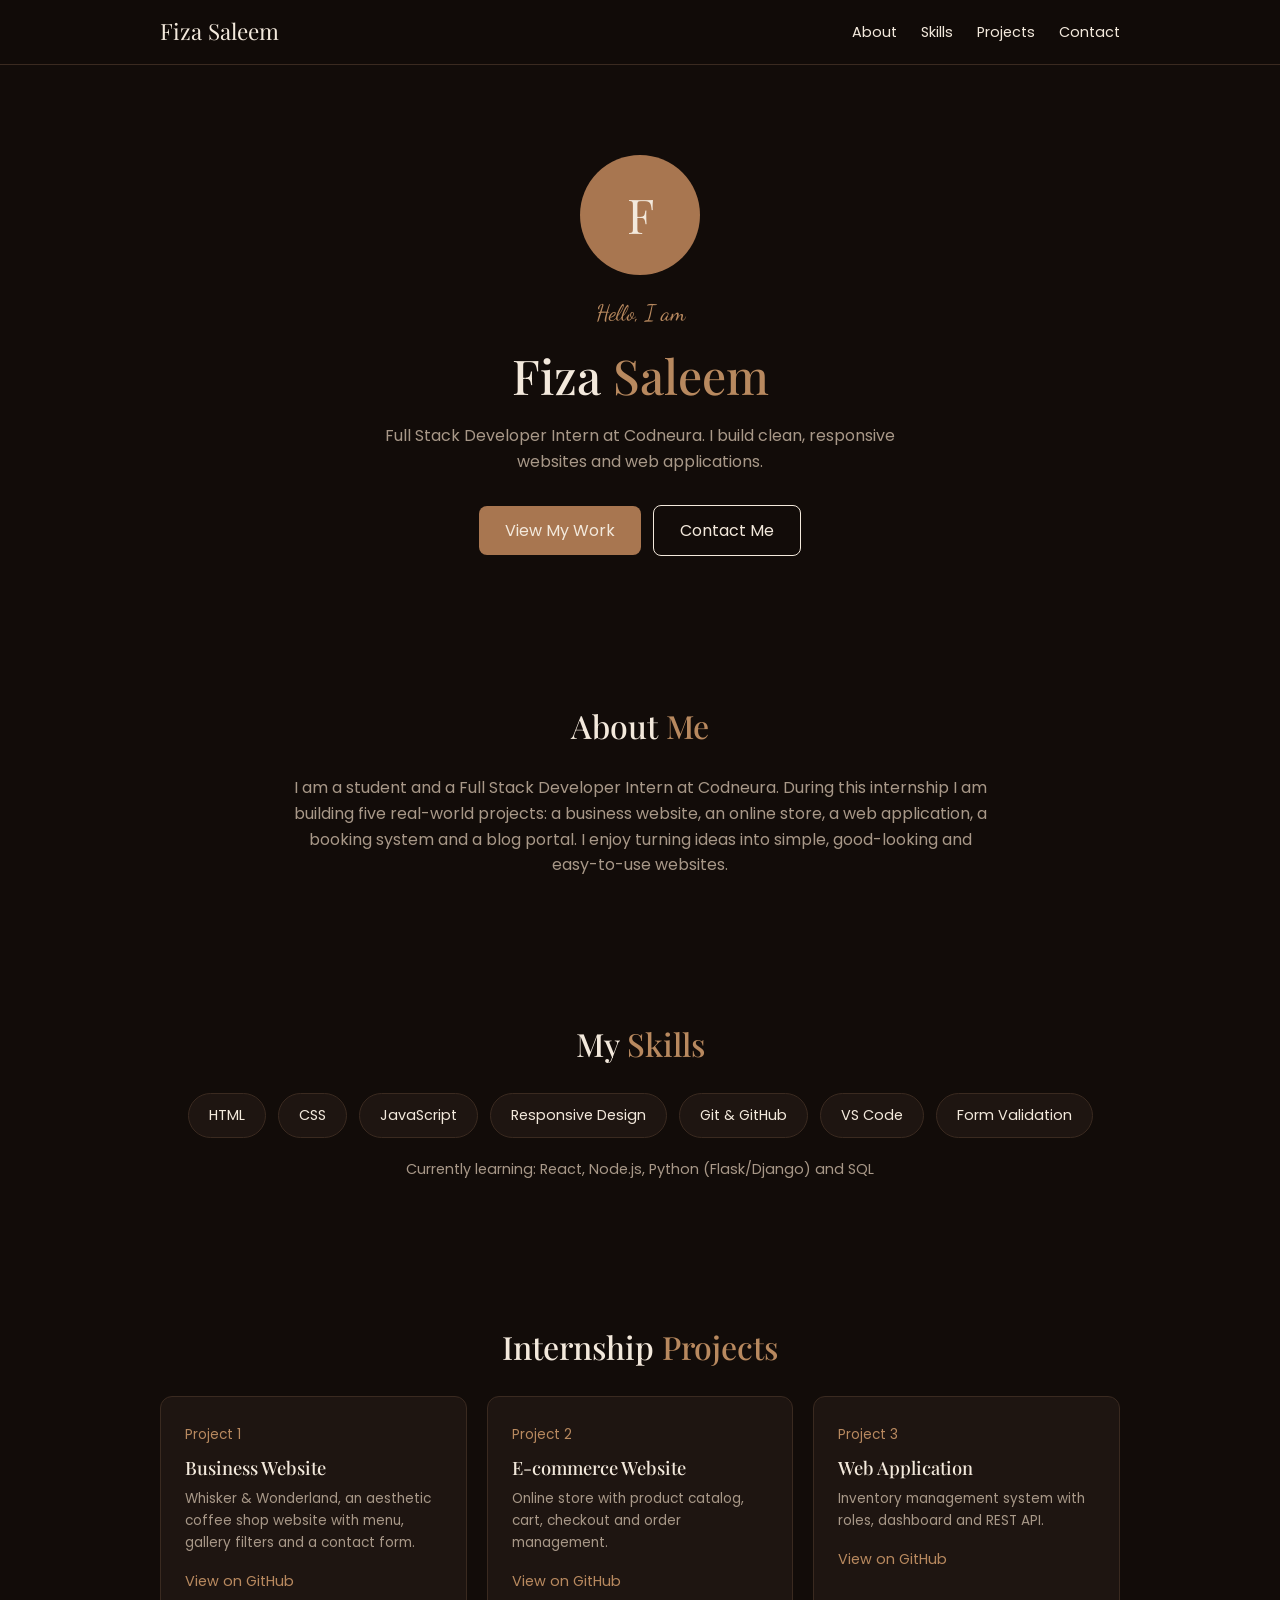
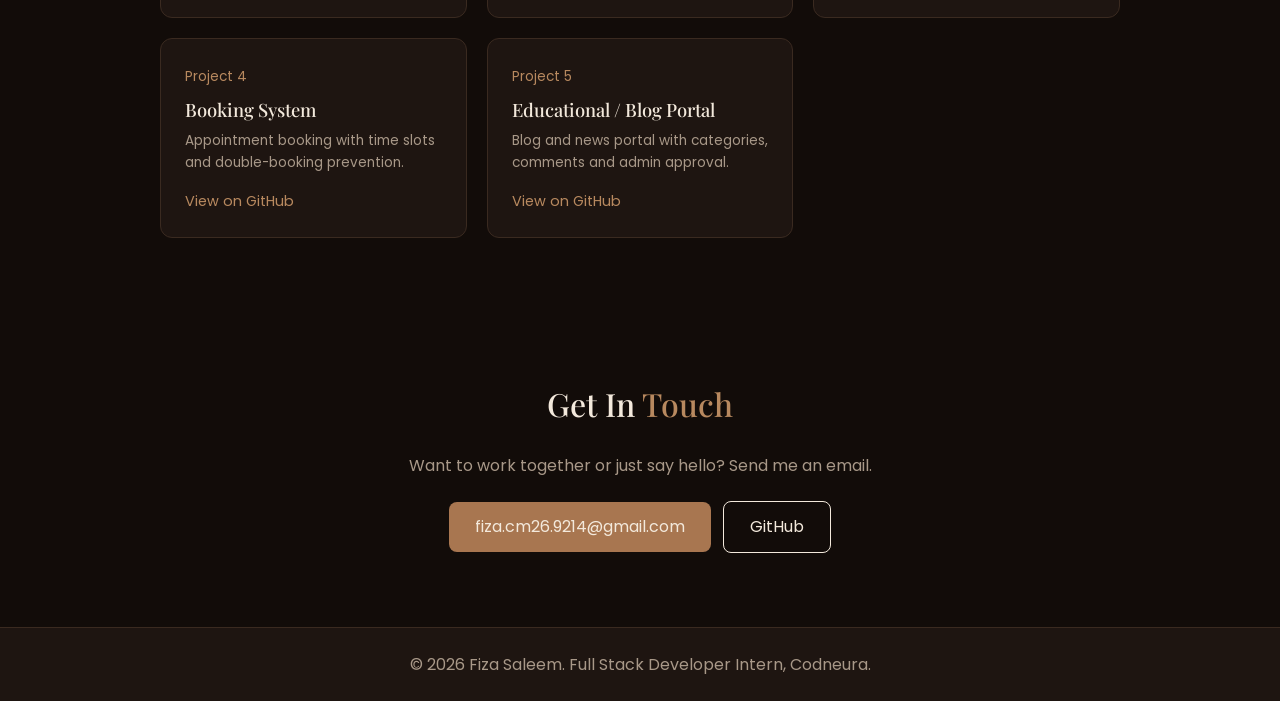
==== Personal Portfolio/index.html @ 0b3d7248 "Add personal portfolio" ====
<!DOCTYPE html>
<html lang="en">
<head>
  <meta charset="UTF-8">
  <meta name="viewport" content="width=device-width, initial-scale=1.0">
  <meta name="description" content="Portfolio of Fiza Saleem, Full Stack Developer Intern at Codneura. Skills, projects and contact details.">
  <title>Fiza Saleem | Portfolio</title>

  <link rel="preconnect" href="https://fonts.googleapis.com">
  <link rel="stylesheet" href="https://fonts.googleapis.com/css2?family=Dancing+Script:wght@500&family=Playfair+Display:wght@500;700&family=Poppins:wght@300;400;500&display=swap">

  <style>
    :root {
      --bg: #120C09;
      --card: #1E1511;
      --border: #3A2A20;
      --caramel: #A87650;
      --tan: #B8895F;
      --cream: #F3E9DC;
      --muted: #A89888;
    }
    * { margin: 0; padding: 0; box-sizing: border-box; }
    html { scroll-behavior: smooth; }
    body {
      font-family: 'Poppins', sans-serif;
      background: var(--bg);
      color: var(--cream);
      line-height: 1.6;
    }
    h1, h2, h3 { font-family: 'Playfair Display', serif; font-weight: 500; }
    a { text-decoration: none; color: inherit; }
    .muted { color: var(--muted); }
    .gold { color: var(--tan); }
    .script { font-family: 'Dancing Script', cursive; color: var(--tan); font-size: 1.4rem; }
    section { max-width: 1000px; margin: auto; padding: 70px 20px; }
    section h2 { font-size: 2rem; margin-bottom: 24px; text-align: center; }

    /* Navbar */
    header {
      position: sticky; top: 0; z-index: 10;
      background: rgba(18, 12, 9, 0.95);
      border-bottom: 1px solid var(--border);
    }
    nav {
      max-width: 1000px; margin: auto; padding: 14px 20px;
      display: flex; justify-content: space-between; align-items: center; flex-wrap: wrap;
    }
    .logo { font-family: 'Playfair Display', serif; font-size: 1.4rem; }
    nav .links a { margin-left: 20px; font-size: 0.9rem; transition: color 0.3s; }
    nav .links a:hover { color: var(--tan); }

    /* Hero */
    .hero { text-align: center; padding-top: 90px; }
    .avatar {
      width: 120px; height: 120px; margin: 0 auto 20px; border-radius: 50%;
      background: var(--caramel); display: flex; align-items: center; justify-content: center;
      font-family: 'Playfair Display', serif; font-size: 3rem;
    }
    .hero h1 { font-size: 3rem; margin: 6px 0; }
    .hero p.muted { max-width: 520px; margin: 10px auto 26px; }
    .btn {
      display: inline-block; background: var(--caramel); padding: 12px 26px;
      border-radius: 8px; margin: 4px; transition: transform 0.3s, background 0.3s;
    }
    .btn:hover { background: var(--tan); transform: translateY(-3px); }
    .btn.outline { background: transparent; border: 1px solid var(--cream); }

    /* About */
    .about-text { max-width: 700px; margin: auto; text-align: center; }

    /* Skills */
    .skills { display: flex; flex-wrap: wrap; justify-content: center; gap: 12px; }
    .skill {
      background: var(--card); border: 1px solid var(--border);
      padding: 10px 20px; border-radius: 30px; font-size: 0.9rem;
      transition: border-color 0.3s, transform 0.3s;
    }
    .skill:hover { border-color: var(--tan); transform: translateY(-3px); }
    .learning { text-align: center; margin-top: 20px; font-size: 0.9rem; }

    /* Projects */
    .projects { display: grid; grid-template-columns: repeat(3, 1fr); gap: 20px; }
    .project {
      background: var(--card); border: 1px solid var(--border);
      border-radius: 12px; padding: 24px; transition: transform 0.3s, border-color 0.3s;
    }
    .project:hover { transform: translateY(-6px); border-color: var(--tan); }
    .project .num { color: var(--tan); font-size: 0.85rem; }
    .project h3 { font-size: 1.15rem; margin: 6px 0; }
    .project p { font-size: 0.85rem; margin-bottom: 14px; }
    .project a.link { color: var(--tan); font-size: 0.9rem; }

    /* Contact */
    .contact { text-align: center; }
    .contact p { margin-bottom: 18px; }

    footer {
      text-align: center; padding: 24px; color: var(--muted);
      background: var(--card); border-top: 1px solid var(--border);
    }

    /* Animation */
    @keyframes fadeUp {
      from { opacity: 0; transform: translateY(30px); }
      to { opacity: 1; transform: translateY(0); }
    }
    .hero > * { opacity: 0; animation: fadeUp 0.9s ease forwards; }
    .hero > *:nth-child(2) { animation-delay: 0.15s; }
    .hero > *:nth-child(3) { animation-delay: 0.3s; }
    .hero > *:nth-child(4) { animation-delay: 0.45s; }
    .hero > *:nth-child(5) { animation-delay: 0.6s; }
    .hero > *:nth-child(6) { animation-delay: 0.75s; }

    @media (max-width: 800px) {
      .projects { grid-template-columns: 1fr; }
      .hero h1 { font-size: 2.2rem; }
      nav .links a { margin-left: 12px; font-size: 0.8rem; }
    }
    @media (prefers-reduced-motion: reduce) {
      .hero > * { opacity: 1; animation: none; }
    }
  </style>
</head>
<body>

  <header>
    <nav>
      <a href="#home" class="logo">Fiza Saleem</a>
      <div class="links">
        <a href="#about">About</a>
        <a href="#skills">Skills</a>
        <a href="#projects">Projects</a>
        <a href="#contact">Contact</a>
      </div>
    </nav>
  </header>

  <main>

    <section id="home" class="hero">
      <div class="avatar">F</div>
      <p class="script">Hello, I am</p>
      <h1>Fiza <span class="gold">Saleem</span></h1>
      <p class="muted">Full Stack Developer Intern at Codneura. I build clean, responsive websites and web applications.</p>
      <div>
        <a href="#projects" class="btn">View My Work</a>
        <a href="#contact" class="btn outline">Contact Me</a>
      </div>
    </section>

    <section id="about">
      <h2>About <span class="gold">Me</span></h2>
      <div class="about-text">
        <p class="muted">I am a student and a Full Stack Developer Intern at Codneura. During this internship I am building five real-world projects: a business website, an online store, a web application, a booking system and a blog portal. I enjoy turning ideas into simple, good-looking and easy-to-use websites.</p>
      </div>
    </section>

    <section id="skills">
      <h2>My <span class="gold">Skills</span></h2>
      <div class="skills">
        <span class="skill">HTML</span>
        <span class="skill">CSS</span>
        <span class="skill">JavaScript</span>
        <span class="skill">Responsive Design</span>
        <span class="skill">Git &amp; GitHub</span>
        <span class="skill">VS Code</span>
        <span class="skill">Form Validation</span>
      </div>
      <p class="learning muted">Currently learning: React, Node.js, Python (Flask/Django) and SQL</p>
    </section>

    <section id="projects">
      <h2>Internship <span class="gold">Projects</span></h2>
      <div class="projects">

        <div class="project">
          <span class="num">Project 1</span>
          <h3>Business Website</h3>
          <p class="muted">Whisker &amp; Wonderland, an aesthetic coffee shop website with menu, gallery filters and a contact form.</p>
          <a class="link" href="https://github.com/Fiza-insights/Business-Website" target="_blank" rel="noopener">View on GitHub</a>
        </div>

        <div class="project">
          <span class="num">Project 2</span>
          <h3>E-commerce Website</h3>
          <p class="muted">Online store with product catalog, cart, checkout and order management.</p>
          <a class="link" href="https://github.com/Fiza-insights/E-commerce" target="_blank" rel="noopener">View on GitHub</a>
        </div>

        <div class="project">
          <span class="num">Project 3</span>
          <h3>Web Application</h3>
          <p class="muted">Inventory management system with roles, dashboard and REST API.</p>
          <a class="link" href="https://github.com/Fiza-insights/Web-App-CRM-Inventory-" target="_blank" rel="noopener">View on GitHub</a>
        </div>

        <div class="project">
          <span class="num">Project 4</span>
          <h3>Booking System</h3>
          <p class="muted">Appointment booking with time slots and double-booking prevention.</p>
          <a class="link" href="https://github.com/Fiza-insights/Booking-System" target="_blank" rel="noopener">View on GitHub</a>
        </div>

        <div class="project">
          <span class="num">Project 5</span>
          <h3>Educational / Blog Portal</h3>
          <p class="muted">Blog and news portal with categories, comments and admin approval.</p>
          <a class="link" href="https://github.com/Fiza-insights/Educational-Blog-Portal" target="_blank" rel="noopener">View on GitHub</a>
        </div>

      </div>
    </section>

    <section id="contact" class="contact">
      <h2>Get In <span class="gold">Touch</span></h2>
      <p class="muted">Want to work together or just say hello? Send me an email.</p>
      <a href="mailto:fiza.cm26.9214@gmail.com" class="btn">fiza.cm26.9214@gmail.com</a>
      <a href="https://github.com/Fiza-insights" target="_blank" rel="noopener" class="btn outline">GitHub</a>
    </section>

  </main>

  <footer>
    <p>&copy; 2026 Fiza Saleem. Full Stack Developer Intern, Codneura.</p>
  </footer>

</body>
</html>
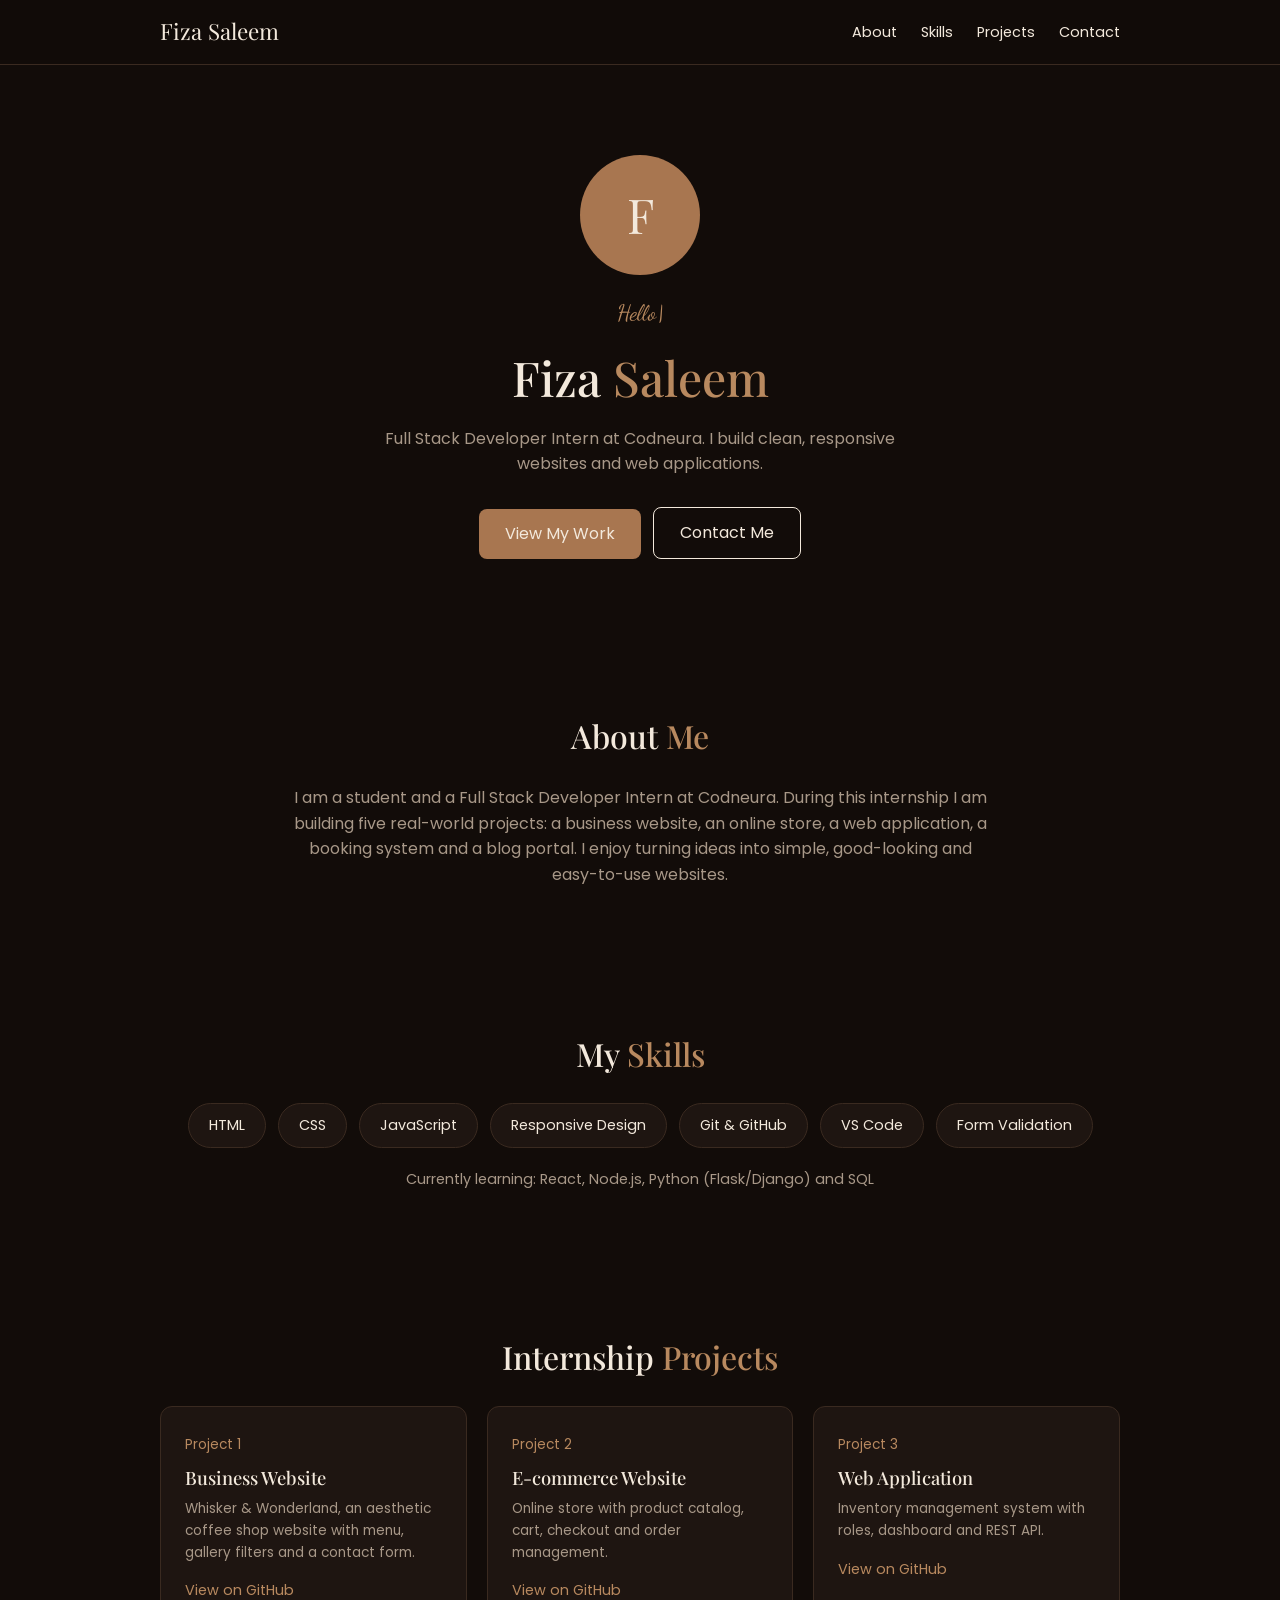
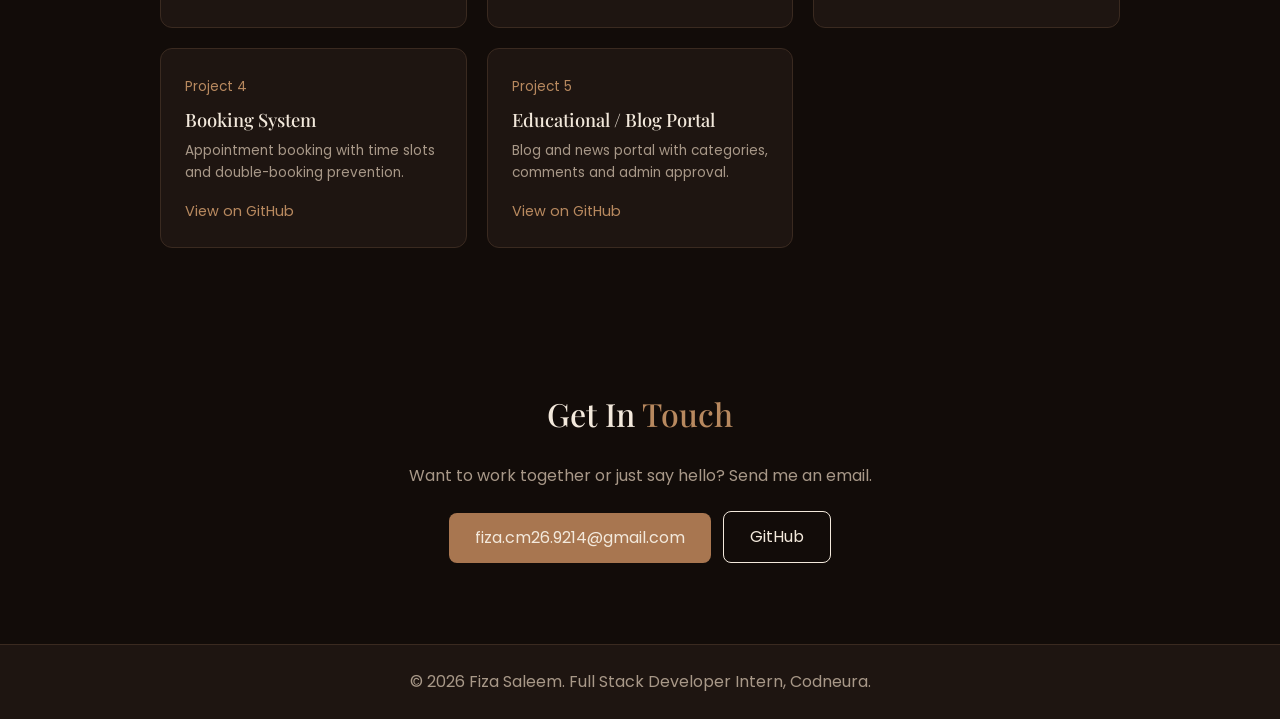
==== commit a46f3afd: "Add personal portfolio" ====
--- a/Personal Portfolio/index.html
+++ b/Personal Portfolio/index.html
@@ -8,118 +8,7 @@
 
   <link rel="preconnect" href="https://fonts.googleapis.com">
   <link rel="stylesheet" href="https://fonts.googleapis.com/css2?family=Dancing+Script:wght@500&family=Playfair+Display:wght@500;700&family=Poppins:wght@300;400;500&display=swap">
-
-  <style>
-    :root {
-      --bg: #120C09;
-      --card: #1E1511;
-      --border: #3A2A20;
-      --caramel: #A87650;
-      --tan: #B8895F;
-      --cream: #F3E9DC;
-      --muted: #A89888;
-    }
-    * { margin: 0; padding: 0; box-sizing: border-box; }
-    html { scroll-behavior: smooth; }
-    body {
-      font-family: 'Poppins', sans-serif;
-      background: var(--bg);
-      color: var(--cream);
-      line-height: 1.6;
-    }
-    h1, h2, h3 { font-family: 'Playfair Display', serif; font-weight: 500; }
-    a { text-decoration: none; color: inherit; }
-    .muted { color: var(--muted); }
-    .gold { color: var(--tan); }
-    .script { font-family: 'Dancing Script', cursive; color: var(--tan); font-size: 1.4rem; }
-    section { max-width: 1000px; margin: auto; padding: 70px 20px; }
-    section h2 { font-size: 2rem; margin-bottom: 24px; text-align: center; }
-
-    /* Navbar */
-    header {
-      position: sticky; top: 0; z-index: 10;
-      background: rgba(18, 12, 9, 0.95);
-      border-bottom: 1px solid var(--border);
-    }
-    nav {
-      max-width: 1000px; margin: auto; padding: 14px 20px;
-      display: flex; justify-content: space-between; align-items: center; flex-wrap: wrap;
-    }
-    .logo { font-family: 'Playfair Display', serif; font-size: 1.4rem; }
-    nav .links a { margin-left: 20px; font-size: 0.9rem; transition: color 0.3s; }
-    nav .links a:hover { color: var(--tan); }
-
-    /* Hero */
-    .hero { text-align: center; padding-top: 90px; }
-    .avatar {
-      width: 120px; height: 120px; margin: 0 auto 20px; border-radius: 50%;
-      background: var(--caramel); display: flex; align-items: center; justify-content: center;
-      font-family: 'Playfair Display', serif; font-size: 3rem;
-    }
-    .hero h1 { font-size: 3rem; margin: 6px 0; }
-    .hero p.muted { max-width: 520px; margin: 10px auto 26px; }
-    .btn {
-      display: inline-block; background: var(--caramel); padding: 12px 26px;
-      border-radius: 8px; margin: 4px; transition: transform 0.3s, background 0.3s;
-    }
-    .btn:hover { background: var(--tan); transform: translateY(-3px); }
-    .btn.outline { background: transparent; border: 1px solid var(--cream); }
-
-    /* About */
-    .about-text { max-width: 700px; margin: auto; text-align: center; }
-
-    /* Skills */
-    .skills { display: flex; flex-wrap: wrap; justify-content: center; gap: 12px; }
-    .skill {
-      background: var(--card); border: 1px solid var(--border);
-      padding: 10px 20px; border-radius: 30px; font-size: 0.9rem;
-      transition: border-color 0.3s, transform 0.3s;
-    }
-    .skill:hover { border-color: var(--tan); transform: translateY(-3px); }
-    .learning { text-align: center; margin-top: 20px; font-size: 0.9rem; }
-
-    /* Projects */
-    .projects { display: grid; grid-template-columns: repeat(3, 1fr); gap: 20px; }
-    .project {
-      background: var(--card); border: 1px solid var(--border);
-      border-radius: 12px; padding: 24px; transition: transform 0.3s, border-color 0.3s;
-    }
-    .project:hover { transform: translateY(-6px); border-color: var(--tan); }
-    .project .num { color: var(--tan); font-size: 0.85rem; }
-    .project h3 { font-size: 1.15rem; margin: 6px 0; }
-    .project p { font-size: 0.85rem; margin-bottom: 14px; }
-    .project a.link { color: var(--tan); font-size: 0.9rem; }
-
-    /* Contact */
-    .contact { text-align: center; }
-    .contact p { margin-bottom: 18px; }
-
-    footer {
-      text-align: center; padding: 24px; color: var(--muted);
-      background: var(--card); border-top: 1px solid var(--border);
-    }
-
-    /* Animation */
-    @keyframes fadeUp {
-      from { opacity: 0; transform: translateY(30px); }
-      to { opacity: 1; transform: translateY(0); }
-    }
-    .hero > * { opacity: 0; animation: fadeUp 0.9s ease forwards; }
-    .hero > *:nth-child(2) { animation-delay: 0.15s; }
-    .hero > *:nth-child(3) { animation-delay: 0.3s; }
-    .hero > *:nth-child(4) { animation-delay: 0.45s; }
-    .hero > *:nth-child(5) { animation-delay: 0.6s; }
-    .hero > *:nth-child(6) { animation-delay: 0.75s; }
-
-    @media (max-width: 800px) {
-      .projects { grid-template-columns: 1fr; }
-      .hero h1 { font-size: 2.2rem; }
-      nav .links a { margin-left: 12px; font-size: 0.8rem; }
-    }
-    @media (prefers-reduced-motion: reduce) {
-      .hero > * { opacity: 1; animation: none; }
-    }
-  </style>
+  <link rel="stylesheet" href="style.css">
 </head>
 <body>
 
@@ -141,7 +30,7 @@
       <div class="avatar">F</div>
       <p class="script">Hello, I am</p>
       <h1>Fiza <span class="gold">Saleem</span></h1>
-      <p class="muted">Full Stack Developer Intern at Codneura. I build clean, responsive websites and web applications.</p>
+      <p class="muted intro">Full Stack Developer Intern at Codneura. I build clean, responsive websites and web applications.</p>
       <div>
         <a href="#projects" class="btn">View My Work</a>
         <a href="#contact" class="btn outline">Contact Me</a>
@@ -224,5 +113,6 @@
     <p>&copy; 2026 Fiza Saleem. Full Stack Developer Intern, Codneura.</p>
   </footer>
 
+  <script src="script.js"></script>
 </body>
 </html>
--- a/Personal Portfolio/style.css
+++ b/Personal Portfolio/style.css
@@ -0,0 +1,247 @@
+:root {
+  --bg: #120C09;
+  --card: #1E1511;
+  --border: #3A2A20;
+  --caramel: #A87650;
+  --tan: #B8895F;
+  --cream: #F3E9DC;
+  --muted: #A89888;
+}
+
+* { margin: 0; padding: 0; box-sizing: border-box; }
+html { scroll-behavior: smooth; }
+
+body {
+  font-family: 'Poppins', sans-serif;
+  background: var(--bg);
+  color: var(--cream);
+  line-height: 1.6;
+}
+
+h1, h2, h3 { font-family: 'Playfair Display', serif; font-weight: 500; }
+a { text-decoration: none; color: inherit; }
+.muted { color: var(--muted); }
+.gold { color: var(--tan); }
+.script { font-family: 'Dancing Script', cursive; color: var(--tan); font-size: 1.4rem; min-height: 1.7em; }
+
+section { max-width: 1000px; margin: auto; padding: 70px 20px; scroll-margin-top: 60px; }
+section h2 { font-size: 2rem; margin-bottom: 24px; text-align: center; }
+
+/* Navbar */
+header {
+  position: sticky;
+  top: 0;
+  z-index: 100;
+  background: rgba(18, 12, 9, 0.95);
+  border-bottom: 1px solid var(--border);
+  transition: box-shadow 0.3s ease;
+}
+header.scrolled { box-shadow: 0 6px 24px rgba(0, 0, 0, 0.5); }
+
+nav {
+  max-width: 1000px;
+  margin: auto;
+  padding: 14px 20px;
+  display: flex;
+  justify-content: space-between;
+  align-items: center;
+  flex-wrap: wrap;
+  transition: padding 0.3s ease;
+}
+header.scrolled nav { padding-top: 8px; padding-bottom: 8px; }
+
+.logo { font-family: 'Playfair Display', serif; font-size: 1.4rem; }
+
+nav .links a {
+  position: relative;
+  margin-left: 20px;
+  font-size: 0.9rem;
+  transition: color 0.3s;
+}
+nav .links a:hover,
+nav .links a.active { color: var(--tan); }
+nav .links a::after {
+  content: "";
+  position: absolute;
+  left: 0;
+  bottom: -4px;
+  width: 0;
+  height: 2px;
+  background: var(--tan);
+  transition: width 0.3s ease;
+}
+nav .links a:hover::after,
+nav .links a.active::after { width: 100%; }
+
+/* Scroll progress */
+.scroll-progress {
+  position: fixed;
+  top: 0;
+  left: 0;
+  height: 3px;
+  width: 0;
+  background: linear-gradient(90deg, var(--caramel), var(--tan));
+  z-index: 200;
+}
+
+/* Hero */
+.hero { position: relative; overflow: hidden; text-align: center; padding-top: 90px; }
+.hero > * { position: relative; z-index: 2; }
+
+.avatar {
+  width: 120px;
+  height: 120px;
+  margin: 0 auto 20px;
+  border-radius: 50%;
+  background: var(--caramel);
+  display: flex;
+  align-items: center;
+  justify-content: center;
+  font-family: 'Playfair Display', serif;
+  font-size: 3rem;
+  box-shadow: 0 0 0 0 rgba(168, 118, 80, 0.5);
+}
+
+@keyframes pulse {
+  0%   { box-shadow: 0 0 0 0 rgba(168, 118, 80, 0.5); }
+  70%  { box-shadow: 0 0 0 22px rgba(168, 118, 80, 0); }
+  100% { box-shadow: 0 0 0 0 rgba(168, 118, 80, 0); }
+}
+
+.hero h1 { font-size: 3rem; margin: 6px 0; }
+.hero .intro { max-width: 520px; margin: 10px auto 26px; }
+
+@keyframes fadeUp {
+  from { opacity: 0; transform: translateY(30px); }
+  to   { opacity: 1; transform: translateY(0); }
+}
+
+.hero > * { opacity: 0; animation: fadeUp 0.9s ease forwards; }
+.hero > *:nth-child(2) { animation-delay: 0.15s; }
+.hero > *:nth-child(3) { animation-delay: 0.3s; }
+.hero > *:nth-child(4) { animation-delay: 0.45s; }
+.hero > *:nth-child(5) { animation-delay: 0.6s; }
+.hero > *:nth-child(6) { animation-delay: 0.75s; }
+
+.hero > .avatar { animation: fadeUp 0.9s ease forwards, pulse 2.5s 1s infinite; }
+
+.particle {
+  position: absolute !important;
+  bottom: -20px;
+  border-radius: 50%;
+  background: rgba(184, 137, 95, 0.55);
+  filter: blur(1px);
+  pointer-events: none;
+  z-index: 1 !important;
+  opacity: 1;
+  animation: floatUp linear infinite !important;
+}
+
+@keyframes floatUp {
+  0%   { transform: translateY(0) translateX(0); opacity: 0; }
+  10%  { opacity: 1; }
+  90%  { opacity: 0.6; }
+  100% { transform: translateY(-95vh) translateX(40px); opacity: 0; }
+}
+
+.typing::after {
+  content: "|";
+  margin-left: 2px;
+  animation: blink 0.8s steps(1) infinite;
+}
+@keyframes blink { 50% { opacity: 0; } }
+
+/* Buttons */
+.btn {
+  position: relative;
+  overflow: hidden;
+  display: inline-block;
+  background: var(--caramel);
+  padding: 12px 26px;
+  border-radius: 8px;
+  margin: 4px;
+  transition: transform 0.3s ease, background 0.3s ease;
+}
+.btn:hover { background: var(--tan); transform: translateY(-3px); }
+.btn.outline { background: transparent; border: 1px solid var(--cream); }
+.btn::after {
+  content: "";
+  position: absolute;
+  top: 0;
+  left: -75%;
+  width: 50%;
+  height: 100%;
+  background: rgba(255, 255, 255, 0.25);
+  transform: skewX(-25deg);
+  transition: left 0.6s ease;
+}
+.btn:hover::after { left: 125%; }
+
+/* About */
+.about-text { max-width: 700px; margin: auto; text-align: center; }
+
+/* Skills */
+.skills { display: flex; flex-wrap: wrap; justify-content: center; gap: 12px; }
+.skill {
+  background: var(--card);
+  border: 1px solid var(--border);
+  padding: 10px 20px;
+  border-radius: 30px;
+  font-size: 0.9rem;
+  transition: border-color 0.3s, transform 0.3s, box-shadow 0.3s;
+}
+.skill:hover {
+  border-color: var(--tan);
+  transform: translateY(-4px);
+  box-shadow: 0 8px 20px rgba(168, 118, 80, 0.25);
+}
+.learning { text-align: center; margin-top: 20px; font-size: 0.9rem; }
+
+/* Projects */
+.projects { display: grid; grid-template-columns: repeat(3, 1fr); gap: 20px; }
+.project {
+  background: var(--card);
+  border: 1px solid var(--border);
+  border-radius: 12px;
+  padding: 24px;
+  transition: transform 0.3s ease, border-color 0.3s ease, box-shadow 0.3s ease;
+}
+.project:hover {
+  border-color: var(--tan);
+  box-shadow: 0 12px 30px rgba(168, 118, 80, 0.25);
+}
+.project .num { color: var(--tan); font-size: 0.85rem; }
+.project h3 { font-size: 1.15rem; margin: 6px 0; }
+.project p { font-size: 0.85rem; margin-bottom: 14px; }
+.project .link { color: var(--tan); font-size: 0.9rem; }
+
+/* Contact */
+.contact { text-align: center; }
+.contact p { margin-bottom: 18px; }
+
+footer {
+  text-align: center;
+  padding: 24px;
+  color: var(--muted);
+  background: var(--card);
+  border-top: 1px solid var(--border);
+}
+
+/* Scroll reveal */
+.reveal {
+  opacity: 0;
+  transform: translateY(40px);
+  transition: opacity 0.8s ease, transform 0.8s ease;
+}
+.reveal.show { opacity: 1; transform: translateY(0); }
+
+@media (max-width: 800px) {
+  .projects { grid-template-columns: 1fr; }
+  .hero h1 { font-size: 2.2rem; }
+  nav .links a { margin-left: 12px; font-size: 0.8rem; }
+}
+
+@media (prefers-reduced-motion: reduce) {
+  *, *::before, *::after { animation: none !important; transition: none !important; }
+  .hero > *, .reveal { opacity: 1; transform: none; }
+}
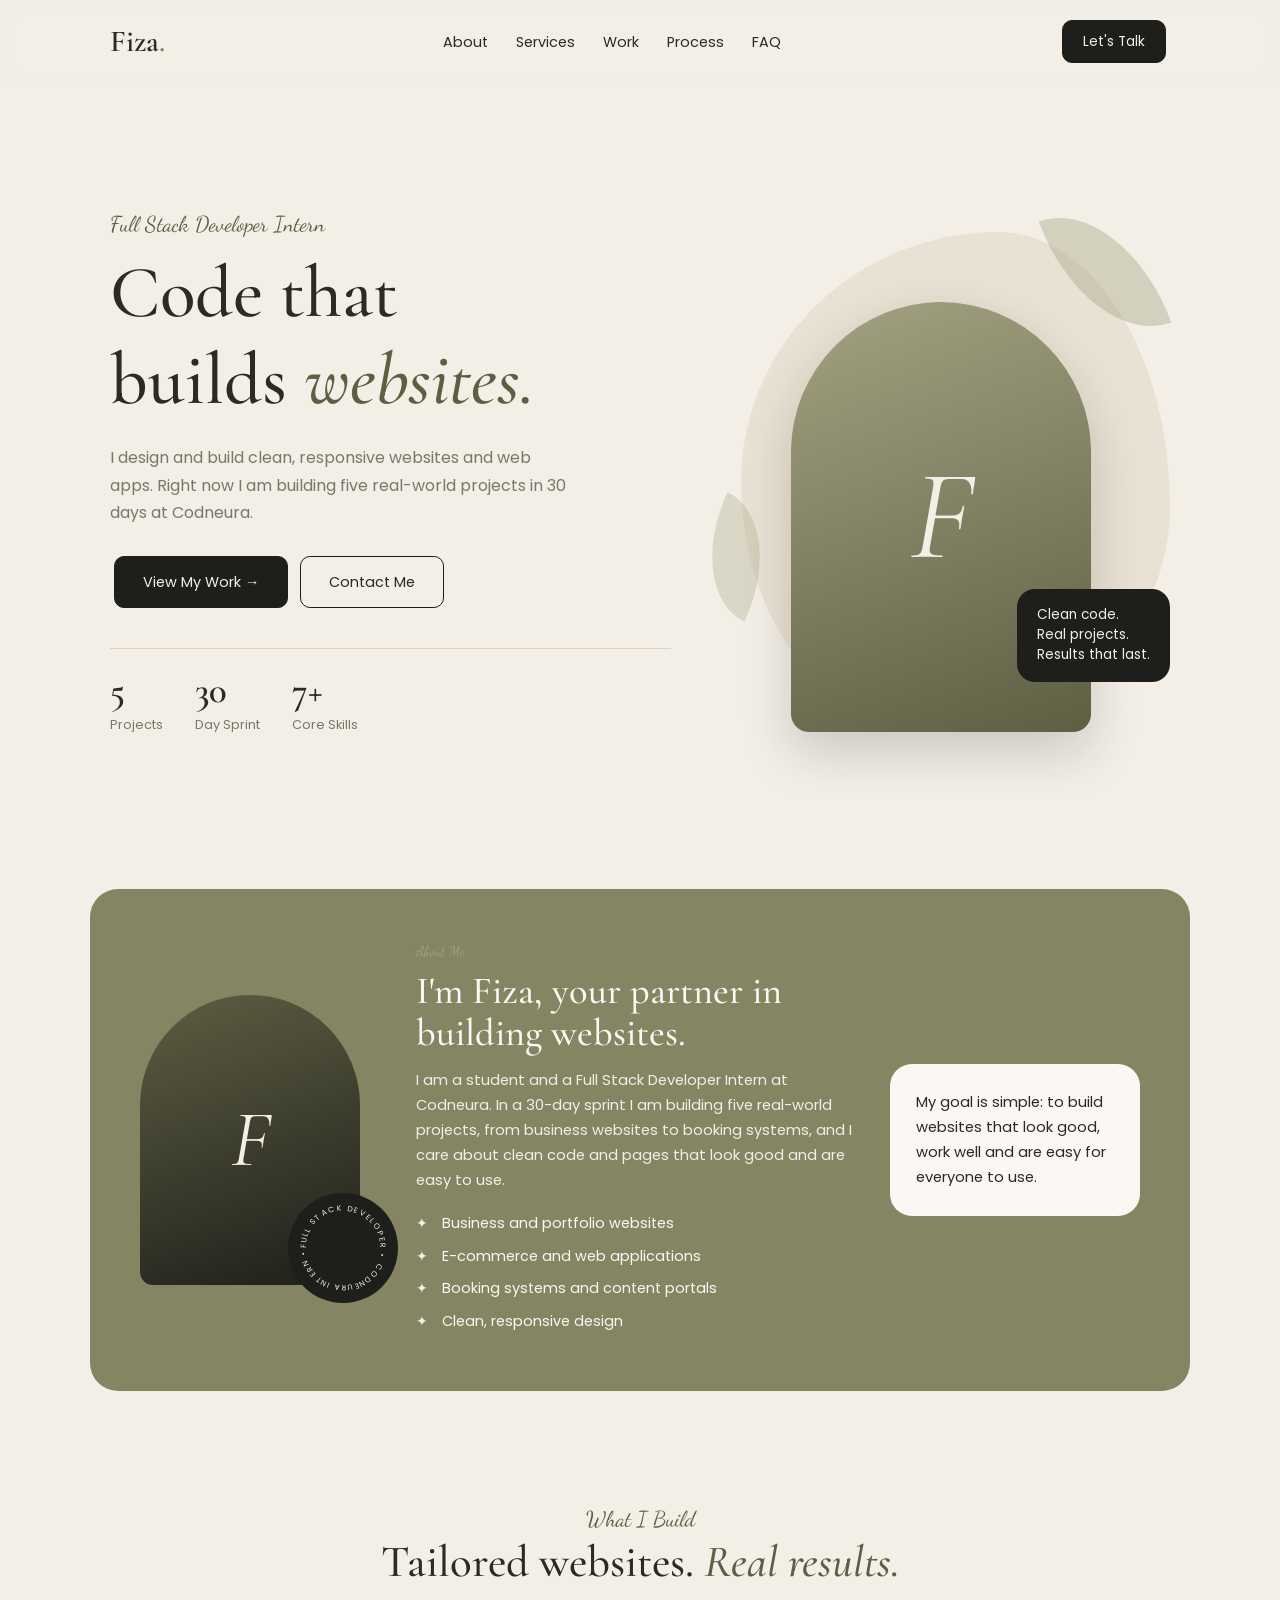
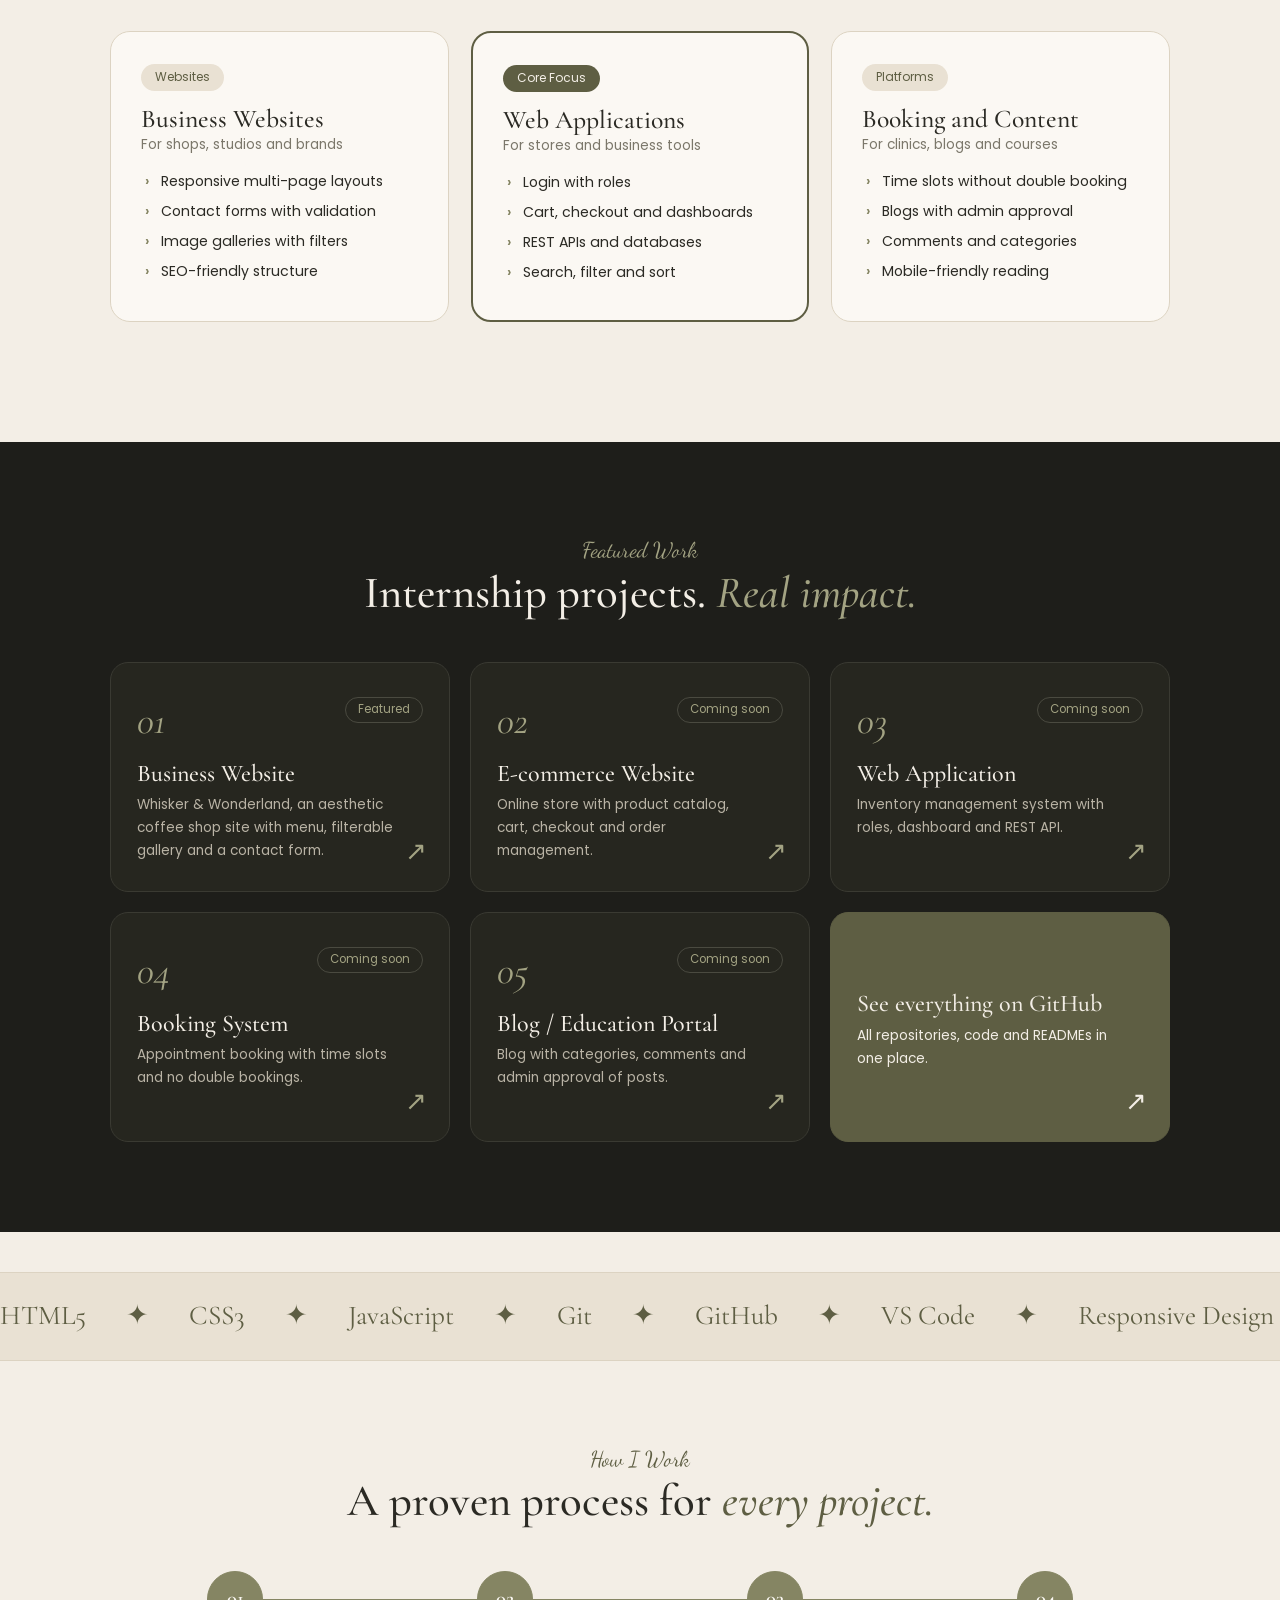
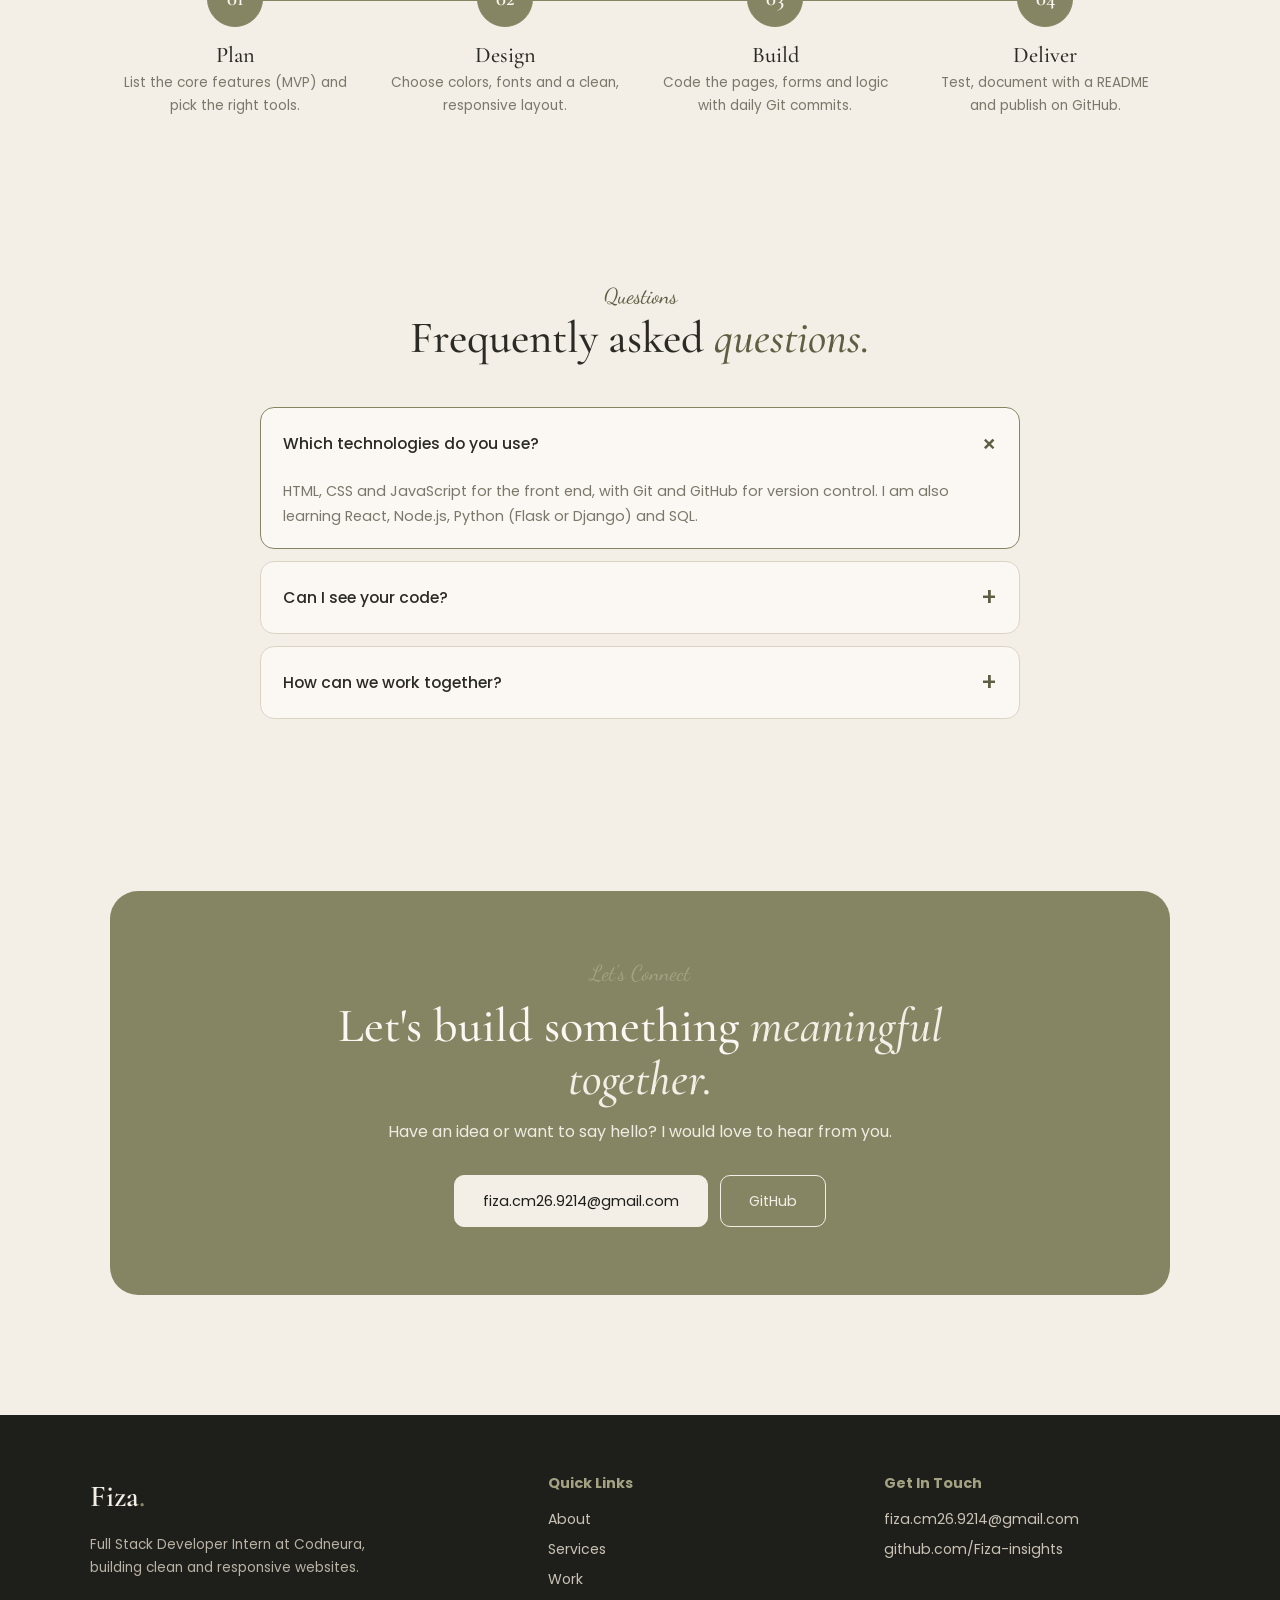
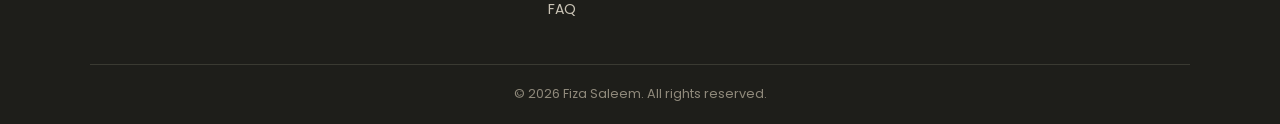
==== commit 643d116c: "Add personal portfolio with advanced animations" ====
--- a/Personal Portfolio/index.html
+++ b/Personal Portfolio/index.html
@@ -3,114 +3,305 @@
 <head>
   <meta charset="UTF-8">
   <meta name="viewport" content="width=device-width, initial-scale=1.0">
-  <meta name="description" content="Portfolio of Fiza Saleem, Full Stack Developer Intern at Codneura. Skills, projects and contact details.">
-  <title>Fiza Saleem | Portfolio</title>
+  <meta name="description" content="Portfolio of Fiza Saleem, Full Stack Developer Intern at Codneura. Websites, web apps, skills and contact details.">
+  <title>Fiza Saleem | Full Stack Developer Portfolio</title>
 
   <link rel="preconnect" href="https://fonts.googleapis.com">
-  <link rel="stylesheet" href="https://fonts.googleapis.com/css2?family=Dancing+Script:wght@500&family=Playfair+Display:wght@500;700&family=Poppins:wght@300;400;500&display=swap">
+  <link rel="stylesheet" href="https://fonts.googleapis.com/css2?family=Cormorant+Garamond:ital,wght@0,500;0,600;1,500;1,600&family=Dancing+Script:wght@500&family=Poppins:wght@300;400;500&display=swap">
   <link rel="stylesheet" href="style.css">
 </head>
 <body>
 
-  <header>
-    <nav>
-      <a href="#home" class="logo">Fiza Saleem</a>
-      <div class="links">
+  <div class="scroll-progress"></div>
+  <div class="cursor-glow"></div>
+
+  <header class="site-header">
+    <nav class="navbar">
+      <a href="#home" class="logo">Fiza<span>.</span></a>
+      <div class="nav-links">
         <a href="#about">About</a>
-        <a href="#skills">Skills</a>
-        <a href="#projects">Projects</a>
-        <a href="#contact">Contact</a>
-      </div>
+        <a href="#services">Services</a>
+        <a href="#work">Work</a>
+        <a href="#process">Process</a>
+        <a href="#faq">FAQ</a>
+      </div>
+      <a href="#contact" class="btn small magnetic nav-cta">Let's Talk</a>
+      <button class="menu-btn" aria-label="Menu">&#9776;</button>
     </nav>
   </header>
 
   <main>
 
-    <section id="home" class="hero">
-      <div class="avatar">F</div>
-      <p class="script">Hello, I am</p>
-      <h1>Fiza <span class="gold">Saleem</span></h1>
-      <p class="muted intro">Full Stack Developer Intern at Codneura. I build clean, responsive websites and web applications.</p>
+    <!-- HERO -->
+    <section id="home" class="hero container">
+      <div class="hero-text">
+        <p class="script">Full Stack Developer Intern</p>
+        <h1>
+          <span class="line"><span>Code that</span></span>
+          <span class="line"><span>builds <em>websites.</em></span></span>
+        </h1>
+        <p class="lead">I design and build clean, responsive websites and web apps. Right now I am building five real-world projects in 30 days at Codneura.</p>
+        <div class="hero-buttons">
+          <a href="#work" class="btn magnetic">View My Work &rarr;</a>
+          <a href="#contact" class="btn outline magnetic">Contact Me</a>
+        </div>
+        <div class="stats">
+          <div><strong><span data-count="5">5</span></strong><small>Projects</small></div>
+          <div><strong><span data-count="30">30</span></strong><small>Day Sprint</small></div>
+          <div><strong><span data-count="7">7</span>+</strong><small>Core Skills</small></div>
+        </div>
+      </div>
+
+      <div class="hero-visual">
+        <div class="leaf leaf-1" data-speed="-0.08" data-rot="-20"></div>
+        <div class="leaf leaf-2" data-speed="0.06" data-rot="25"></div>
+        <div class="blob"></div>
+        <!-- Apni photo lagane ke liye neeche wali line badlein:
+             <div class="portrait"><img src="profile.jpg" alt="Fiza Saleem"></div> -->
+        <div class="portrait"><span>F</span></div>
+        <div class="floating-card">Clean code.<br>Real projects.<br>Results that last.</div>
+      </div>
+    </section>
+
+    <!-- ABOUT -->
+    <section id="about" class="about-wrap">
+      <div class="about">
+        <div class="about-photo">
+          <div class="portrait small"><span>F</span></div>
+          <svg class="badge" viewBox="0 0 120 120" aria-hidden="true">
+            <defs>
+              <path id="circlePath" d="M60,60 m-44,0 a44,44 0 1,1 88,0 a44,44 0 1,1 -88,0"/>
+            </defs>
+            <text>
+              <textPath href="#circlePath" textLength="272" lengthAdjust="spacing">FULL STACK DEVELOPER &#8226; CODNEURA INTERN &#8226;</textPath>
+            </text>
+          </svg>
+        </div>
+
+        <div class="about-text">
+          <p class="script light">About Me</p>
+          <h2>I'm Fiza, your partner in building websites.</h2>
+          <p>I am a student and a Full Stack Developer Intern at Codneura. In a 30-day sprint I am building five real-world projects, from business websites to booking systems, and I care about clean code and pages that look good and are easy to use.</p>
+          <ul class="about-list">
+            <li>Business and portfolio websites</li>
+            <li>E-commerce and web applications</li>
+            <li>Booking systems and content portals</li>
+            <li>Clean, responsive design</li>
+          </ul>
+        </div>
+
+        <div class="mission-card">
+          <p>My goal is simple: to build websites that look good, work well and are easy for everyone to use.</p>
+        </div>
+      </div>
+    </section>
+
+    <!-- SERVICES -->
+    <section id="services" class="section container">
+      <div class="section-head">
+        <p class="script">What I Build</p>
+        <h2>Tailored websites. <em>Real results.</em></h2>
+      </div>
+      <div class="cards-3">
+
+        <div class="service-card tilt">
+          <span class="chip">Websites</span>
+          <h3>Business Websites</h3>
+          <p class="small-text">For shops, studios and brands</p>
+          <ul>
+            <li>Responsive multi-page layouts</li>
+            <li>Contact forms with validation</li>
+            <li>Image galleries with filters</li>
+            <li>SEO-friendly structure</li>
+          </ul>
+        </div>
+
+        <div class="service-card tilt featured">
+          <span class="chip dark">Core Focus</span>
+          <h3>Web Applications</h3>
+          <p class="small-text">For stores and business tools</p>
+          <ul>
+            <li>Login with roles</li>
+            <li>Cart, checkout and dashboards</li>
+            <li>REST APIs and databases</li>
+            <li>Search, filter and sort</li>
+          </ul>
+        </div>
+
+        <div class="service-card tilt">
+          <span class="chip">Platforms</span>
+          <h3>Booking and Content</h3>
+          <p class="small-text">For clinics, blogs and courses</p>
+          <ul>
+            <li>Time slots without double booking</li>
+            <li>Blogs with admin approval</li>
+            <li>Comments and categories</li>
+            <li>Mobile-friendly reading</li>
+          </ul>
+        </div>
+
+      </div>
+    </section>
+
+    <!-- WORK -->
+    <section id="work" class="work-band">
+      <div class="container">
+        <div class="section-head light">
+          <p class="script light">Featured Work</p>
+          <h2>Internship projects. <em>Real impact.</em></h2>
+        </div>
+
+        <div class="work-grid">
+
+          <a class="work-tile tilt dark-spot" href="https://github.com/Fiza-insights/Business-Website" target="_blank" rel="noopener">
+            <span class="num">01</span>
+            <span class="status">Featured</span>
+            <h3>Business Website</h3>
+            <p>Whisker &amp; Wonderland, an aesthetic coffee shop site with menu, filterable gallery and a contact form.</p>
+            <span class="arrow">&#8599;</span>
+          </a>
+
+          <a class="work-tile tilt dark-spot" href="https://github.com/Fiza-insights/E-commerce" target="_blank" rel="noopener">
+            <span class="num">02</span>
+            <span class="status">Coming soon</span>
+            <h3>E-commerce Website</h3>
+            <p>Online store with product catalog, cart, checkout and order management.</p>
+            <span class="arrow">&#8599;</span>
+          </a>
+
+          <a class="work-tile tilt dark-spot" href="https://github.com/Fiza-insights/Web-App-CRM-Inventory-" target="_blank" rel="noopener">
+            <span class="num">03</span>
+            <span class="status">Coming soon</span>
+            <h3>Web Application</h3>
+            <p>Inventory management system with roles, dashboard and REST API.</p>
+            <span class="arrow">&#8599;</span>
+          </a>
+
+          <a class="work-tile tilt dark-spot" href="https://github.com/Fiza-insights/Booking-System" target="_blank" rel="noopener">
+            <span class="num">04</span>
+            <span class="status">Coming soon</span>
+            <h3>Booking System</h3>
+            <p>Appointment booking with time slots and no double bookings.</p>
+            <span class="arrow">&#8599;</span>
+          </a>
+
+          <a class="work-tile tilt dark-spot" href="https://github.com/Fiza-insights/Educational-Blog-Portal" target="_blank" rel="noopener">
+            <span class="num">05</span>
+            <span class="status">Coming soon</span>
+            <h3>Blog / Education Portal</h3>
+            <p>Blog with categories, comments and admin approval of posts.</p>
+            <span class="arrow">&#8599;</span>
+          </a>
+
+          <a class="work-tile tilt dark-spot all" href="https://github.com/Fiza-insights" target="_blank" rel="noopener">
+            <h3>See everything on GitHub</h3>
+            <p>All repositories, code and READMEs in one place.</p>
+            <span class="arrow">&#8599;</span>
+          </a>
+
+        </div>
+      </div>
+    </section>
+
+    <!-- TECH MARQUEE -->
+    <div class="marquee" aria-label="Technologies I use">
+      <div class="marquee-track">
+        <span>HTML5</span><span>&#10022;</span><span>CSS3</span><span>&#10022;</span><span>JavaScript</span><span>&#10022;</span><span>Git</span><span>&#10022;</span><span>GitHub</span><span>&#10022;</span><span>VS Code</span><span>&#10022;</span><span>Responsive Design</span><span>&#10022;</span><span>Formspree</span><span>&#10022;</span>
+        <span>HTML5</span><span>&#10022;</span><span>CSS3</span><span>&#10022;</span><span>JavaScript</span><span>&#10022;</span><span>Git</span><span>&#10022;</span><span>GitHub</span><span>&#10022;</span><span>VS Code</span><span>&#10022;</span><span>Responsive Design</span><span>&#10022;</span><span>Formspree</span><span>&#10022;</span>
+      </div>
+    </div>
+
+    <!-- PROCESS -->
+    <section id="process" class="section container">
+      <div class="section-head">
+        <p class="script">How I Work</p>
+        <h2>A proven process for <em>every project.</em></h2>
+      </div>
+      <div class="steps">
+        <div class="step">
+          <div class="dot">01</div>
+          <h3>Plan</h3>
+          <p>List the core features (MVP) and pick the right tools.</p>
+        </div>
+        <div class="step">
+          <div class="dot">02</div>
+          <h3>Design</h3>
+          <p>Choose colors, fonts and a clean, responsive layout.</p>
+        </div>
+        <div class="step">
+          <div class="dot">03</div>
+          <h3>Build</h3>
+          <p>Code the pages, forms and logic with daily Git commits.</p>
+        </div>
+        <div class="step">
+          <div class="dot">04</div>
+          <h3>Deliver</h3>
+          <p>Test, document with a README and publish on GitHub.</p>
+        </div>
+      </div>
+    </section>
+
+    <!-- FAQ -->
+    <section id="faq" class="section container">
+      <div class="section-head">
+        <p class="script">Questions</p>
+        <h2>Frequently asked <em>questions.</em></h2>
+      </div>
+      <div class="faq">
+
+        <div class="faq-item open">
+          <button class="faq-q" aria-expanded="true">Which technologies do you use?<span class="plus">+</span></button>
+          <div class="faq-a"><div><p>HTML, CSS and JavaScript for the front end, with Git and GitHub for version control. I am also learning React, Node.js, Python (Flask or Django) and SQL.</p></div></div>
+        </div>
+
+        <div class="faq-item">
+          <button class="faq-q" aria-expanded="false">Can I see your code?<span class="plus">+</span></button>
+          <div class="faq-a"><div><p>Yes. Every project has its own public GitHub repository with a README, screenshots and setup steps.</p></div></div>
+        </div>
+
+        <div class="faq-item">
+          <button class="faq-q" aria-expanded="false">How can we work together?<span class="plus">+</span></button>
+          <div class="faq-a"><div><p>Send me an email using the button below and tell me about your idea. I will reply as soon as I can.</p></div></div>
+        </div>
+
+      </div>
+    </section>
+
+    <!-- CONTACT -->
+    <section id="contact" class="section container">
+      <div class="cta-box">
+        <p class="script light">Let's Connect</p>
+        <h2>Let's build something <em>meaningful together.</em></h2>
+        <p class="cta-text">Have an idea or want to say hello? I would love to hear from you.</p>
+        <div>
+          <a href="mailto:fiza.cm26.9214@gmail.com" class="btn light magnetic">fiza.cm26.9214@gmail.com</a>
+          <a href="https://github.com/Fiza-insights" target="_blank" rel="noopener" class="btn outline-light magnetic">GitHub</a>
+        </div>
+      </div>
+    </section>
+
+  </main>
+
+  <footer class="site-footer">
+    <div class="footer-grid">
       <div>
-        <a href="#projects" class="btn">View My Work</a>
-        <a href="#contact" class="btn outline">Contact Me</a>
-      </div>
-    </section>
-
-    <section id="about">
-      <h2>About <span class="gold">Me</span></h2>
-      <div class="about-text">
-        <p class="muted">I am a student and a Full Stack Developer Intern at Codneura. During this internship I am building five real-world projects: a business website, an online store, a web application, a booking system and a blog portal. I enjoy turning ideas into simple, good-looking and easy-to-use websites.</p>
-      </div>
-    </section>
-
-    <section id="skills">
-      <h2>My <span class="gold">Skills</span></h2>
-      <div class="skills">
-        <span class="skill">HTML</span>
-        <span class="skill">CSS</span>
-        <span class="skill">JavaScript</span>
-        <span class="skill">Responsive Design</span>
-        <span class="skill">Git &amp; GitHub</span>
-        <span class="skill">VS Code</span>
-        <span class="skill">Form Validation</span>
-      </div>
-      <p class="learning muted">Currently learning: React, Node.js, Python (Flask/Django) and SQL</p>
-    </section>
-
-    <section id="projects">
-      <h2>Internship <span class="gold">Projects</span></h2>
-      <div class="projects">
-
-        <div class="project">
-          <span class="num">Project 1</span>
-          <h3>Business Website</h3>
-          <p class="muted">Whisker &amp; Wonderland, an aesthetic coffee shop website with menu, gallery filters and a contact form.</p>
-          <a class="link" href="https://github.com/Fiza-insights/Business-Website" target="_blank" rel="noopener">View on GitHub</a>
-        </div>
-
-        <div class="project">
-          <span class="num">Project 2</span>
-          <h3>E-commerce Website</h3>
-          <p class="muted">Online store with product catalog, cart, checkout and order management.</p>
-          <a class="link" href="https://github.com/Fiza-insights/E-commerce" target="_blank" rel="noopener">View on GitHub</a>
-        </div>
-
-        <div class="project">
-          <span class="num">Project 3</span>
-          <h3>Web Application</h3>
-          <p class="muted">Inventory management system with roles, dashboard and REST API.</p>
-          <a class="link" href="https://github.com/Fiza-insights/Web-App-CRM-Inventory-" target="_blank" rel="noopener">View on GitHub</a>
-        </div>
-
-        <div class="project">
-          <span class="num">Project 4</span>
-          <h3>Booking System</h3>
-          <p class="muted">Appointment booking with time slots and double-booking prevention.</p>
-          <a class="link" href="https://github.com/Fiza-insights/Booking-System" target="_blank" rel="noopener">View on GitHub</a>
-        </div>
-
-        <div class="project">
-          <span class="num">Project 5</span>
-          <h3>Educational / Blog Portal</h3>
-          <p class="muted">Blog and news portal with categories, comments and admin approval.</p>
-          <a class="link" href="https://github.com/Fiza-insights/Educational-Blog-Portal" target="_blank" rel="noopener">View on GitHub</a>
-        </div>
-
-      </div>
-    </section>
-
-    <section id="contact" class="contact">
-      <h2>Get In <span class="gold">Touch</span></h2>
-      <p class="muted">Want to work together or just say hello? Send me an email.</p>
-      <a href="mailto:fiza.cm26.9214@gmail.com" class="btn">fiza.cm26.9214@gmail.com</a>
-      <a href="https://github.com/Fiza-insights" target="_blank" rel="noopener" class="btn outline">GitHub</a>
-    </section>
-
-  </main>
-
-  <footer>
-    <p>&copy; 2026 Fiza Saleem. Full Stack Developer Intern, Codneura.</p>
+        <a href="#home" class="logo light-logo">Fiza<span>.</span></a>
+        <p class="footer-text">Full Stack Developer Intern at Codneura, building clean and responsive websites.</p>
+      </div>
+      <div>
+        <h4>Quick Links</h4>
+        <a href="#about">About</a>
+        <a href="#services">Services</a>
+        <a href="#work">Work</a>
+        <a href="#faq">FAQ</a>
+      </div>
+      <div>
+        <h4>Get In Touch</h4>
+        <a href="mailto:fiza.cm26.9214@gmail.com">fiza.cm26.9214@gmail.com</a>
+        <a href="https://github.com/Fiza-insights" target="_blank" rel="noopener">github.com/Fiza-insights</a>
+      </div>
+    </div>
+    <p class="copyright">&copy; 2026 Fiza Saleem. All rights reserved.</p>
   </footer>
 
   <script src="script.js"></script>
--- a/Personal Portfolio/style.css
+++ b/Personal Portfolio/style.css
@@ -1,11 +1,14 @@
 :root {
-  --bg: #120C09;
-  --card: #1E1511;
-  --border: #3A2A20;
-  --caramel: #A87650;
-  --tan: #B8895F;
-  --cream: #F3E9DC;
-  --muted: #A89888;
+  --cream: #F3EEE6;
+  --beige: #E9E1D3;
+  --olive: #858563;
+  --olive-dark: #5E5E43;
+  --olive-soft: #A3A383;
+  --charcoal: #1E1E1A;
+  --ink: #2B2A24;
+  --muted: #7B776A;
+  --line: #DCD3C2;
+  --white: #FBF8F3;
 }
 
 * { margin: 0; padding: 0; box-sizing: border-box; }
@@ -13,235 +16,365 @@
 
 body {
   font-family: 'Poppins', sans-serif;
-  background: var(--bg);
-  color: var(--cream);
-  line-height: 1.6;
-}
-
-h1, h2, h3 { font-family: 'Playfair Display', serif; font-weight: 500; }
+  background: var(--cream);
+  color: var(--ink);
+  line-height: 1.7;
+  overflow-x: hidden;
+}
+
+h1, h2, h3 { font-family: 'Cormorant Garamond', serif; font-weight: 500; line-height: 1.1; }
+h2 em, h1 em { font-style: italic; color: var(--olive-dark); }
 a { text-decoration: none; color: inherit; }
-.muted { color: var(--muted); }
-.gold { color: var(--tan); }
-.script { font-family: 'Dancing Script', cursive; color: var(--tan); font-size: 1.4rem; min-height: 1.7em; }
-
-section { max-width: 1000px; margin: auto; padding: 70px 20px; scroll-margin-top: 60px; }
-section h2 { font-size: 2rem; margin-bottom: 24px; text-align: center; }
-
-/* Navbar */
-header {
-  position: sticky;
-  top: 0;
-  z-index: 100;
-  background: rgba(18, 12, 9, 0.95);
-  border-bottom: 1px solid var(--border);
-  transition: box-shadow 0.3s ease;
-}
-header.scrolled { box-shadow: 0 6px 24px rgba(0, 0, 0, 0.5); }
-
-nav {
-  max-width: 1000px;
-  margin: auto;
-  padding: 14px 20px;
-  display: flex;
-  justify-content: space-between;
-  align-items: center;
-  flex-wrap: wrap;
+ul { list-style: none; }
+
+.container { max-width: 1100px; margin: auto; padding: 0 20px; }
+.section { padding: 80px 20px; scroll-margin-top: 70px; }
+.section-head { text-align: center; margin-bottom: 44px; }
+.section-head h2 { font-size: clamp(2rem, 4vw, 2.8rem); }
+.section-head.light h2 { color: var(--cream); }
+.section-head.light h2 em { color: var(--olive-soft); }
+
+.script { font-family: 'Dancing Script', cursive; color: var(--olive-dark); font-size: 1.35rem; }
+.script.light { color: var(--olive-soft); }
+
+/* Scroll progress and cursor glow */
+.scroll-progress {
+  position: fixed; top: 0; left: 0; height: 3px; width: 0; z-index: 300;
+  background: linear-gradient(90deg, var(--olive), var(--olive-dark));
+}
+.cursor-glow {
+  position: fixed; top: 0; left: 0; width: 300px; height: 300px; z-index: 1;
+  border-radius: 50%; pointer-events: none; opacity: 0;
+  background: radial-gradient(circle, rgba(133, 133, 99, 0.18), transparent 65%);
+  transition: opacity 0.4s ease;
+}
+
+/* Header */
+.site-header {
+  position: sticky; top: 0; z-index: 200;
+  background: rgba(243, 238, 230, 0.85);
+  backdrop-filter: blur(10px);
+  -webkit-backdrop-filter: blur(10px);
+  border-bottom: 1px solid transparent;
+  transition: border-color 0.3s, box-shadow 0.3s;
+}
+.site-header.scrolled { border-color: var(--line); box-shadow: 0 6px 24px rgba(0, 0, 0, 0.06); }
+
+.navbar {
+  max-width: 1100px; margin: auto; padding: 16px 20px;
+  display: flex; justify-content: space-between; align-items: center; gap: 16px;
   transition: padding 0.3s ease;
 }
-header.scrolled nav { padding-top: 8px; padding-bottom: 8px; }
-
-.logo { font-family: 'Playfair Display', serif; font-size: 1.4rem; }
-
-nav .links a {
-  position: relative;
-  margin-left: 20px;
-  font-size: 0.9rem;
-  transition: color 0.3s;
-}
-nav .links a:hover,
-nav .links a.active { color: var(--tan); }
-nav .links a::after {
-  content: "";
-  position: absolute;
-  left: 0;
-  bottom: -4px;
-  width: 0;
-  height: 2px;
-  background: var(--tan);
-  transition: width 0.3s ease;
-}
-nav .links a:hover::after,
-nav .links a.active::after { width: 100%; }
-
-/* Scroll progress */
-.scroll-progress {
-  position: fixed;
-  top: 0;
-  left: 0;
-  height: 3px;
-  width: 0;
-  background: linear-gradient(90deg, var(--caramel), var(--tan));
-  z-index: 200;
-}
+.site-header.scrolled .navbar { padding-top: 10px; padding-bottom: 10px; }
+
+.logo { font-family: 'Cormorant Garamond', serif; font-size: 1.9rem; font-weight: 600; }
+.logo span { color: var(--olive); }
+
+.nav-links { display: flex; gap: 28px; }
+.nav-links a { position: relative; font-size: 0.9rem; transition: color 0.3s; }
+.nav-links a::after {
+  content: ""; position: absolute; left: 0; bottom: -4px; width: 0; height: 2px;
+  background: var(--olive-dark); transition: width 0.3s ease;
+}
+.nav-links a:hover, .nav-links a.active { color: var(--olive-dark); }
+.nav-links a:hover::after, .nav-links a.active::after { width: 100%; }
+
+.menu-btn {
+  display: none; background: none; border: none; font-size: 1.7rem;
+  color: var(--ink); cursor: pointer;
+}
+
+/* Buttons */
+.btn {
+  position: relative; overflow: hidden; display: inline-flex; align-items: center; gap: 8px;
+  background: var(--charcoal); color: var(--cream); border: 1px solid var(--charcoal);
+  padding: 13px 28px; border-radius: 10px; font-size: 0.9rem; margin: 4px;
+  transition: transform 0.25s ease, background 0.3s ease, color 0.3s ease;
+}
+.btn:hover { background: var(--olive-dark); border-color: var(--olive-dark); }
+.btn.small { padding: 9px 20px; font-size: 0.85rem; }
+.btn.outline { background: transparent; color: var(--ink); }
+.btn.outline:hover { background: var(--charcoal); color: var(--cream); border-color: var(--charcoal); }
+.btn.light { background: var(--cream); color: var(--charcoal); border-color: var(--cream); }
+.btn.light:hover { background: var(--white); color: var(--olive-dark); }
+.btn.outline-light { background: transparent; color: var(--cream); border-color: var(--cream); }
+.btn.outline-light:hover { background: var(--cream); color: var(--charcoal); }
+.btn::after {
+  content: ""; position: absolute; top: 0; left: -75%; width: 50%; height: 100%;
+  background: rgba(255, 255, 255, 0.22); transform: skewX(-25deg);
+  transition: left 0.6s ease;
+}
+.btn:hover::after { left: 125%; }
 
 /* Hero */
-.hero { position: relative; overflow: hidden; text-align: center; padding-top: 90px; }
-.hero > * { position: relative; z-index: 2; }
-
-.avatar {
-  width: 120px;
-  height: 120px;
-  margin: 0 auto 20px;
-  border-radius: 50%;
-  background: var(--caramel);
-  display: flex;
-  align-items: center;
-  justify-content: center;
-  font-family: 'Playfair Display', serif;
-  font-size: 3rem;
-  box-shadow: 0 0 0 0 rgba(168, 118, 80, 0.5);
-}
-
-@keyframes pulse {
-  0%   { box-shadow: 0 0 0 0 rgba(168, 118, 80, 0.5); }
-  70%  { box-shadow: 0 0 0 22px rgba(168, 118, 80, 0); }
-  100% { box-shadow: 0 0 0 0 rgba(168, 118, 80, 0); }
-}
-
-.hero h1 { font-size: 3rem; margin: 6px 0; }
-.hero .intro { max-width: 520px; margin: 10px auto 26px; }
-
+.hero {
+  display: grid; grid-template-columns: 1.1fr 0.9fr; gap: 40px; align-items: center;
+  min-height: 86vh; padding-top: 40px; padding-bottom: 40px;
+}
+.hero-text h1 { font-size: clamp(2.8rem, 6vw, 4.6rem); margin: 10px 0 18px; }
+.line { display: block; overflow: hidden; padding-bottom: 0.08em; }
+.line > span {
+  display: inline-block; transform: translateY(110%);
+  animation: lineUp 1s cubic-bezier(0.2, 0.8, 0.2, 1) forwards;
+}
+.line:nth-child(1) > span { animation-delay: 0.2s; }
+.line:nth-child(2) > span { animation-delay: 0.4s; }
+
+.hero-text > :not(h1) { opacity: 0; animation: fadeUp 0.9s ease forwards; }
+.hero-text > :nth-child(1) { animation-delay: 0.05s; }
+.hero-text > :nth-child(3) { animation-delay: 0.7s; }
+.hero-text > :nth-child(4) { animation-delay: 0.85s; }
+.hero-text > :nth-child(5) { animation-delay: 1s; }
+
+.lead { color: var(--muted); max-width: 460px; margin-bottom: 26px; }
+
+.stats {
+  display: flex; gap: 32px; margin-top: 36px; padding-top: 24px;
+  border-top: 1px solid var(--line);
+}
+.stats strong { display: block; font-family: 'Cormorant Garamond', serif; font-size: 2.3rem; font-weight: 600; line-height: 1; }
+.stats small { color: var(--muted); font-size: 0.8rem; }
+
+.hero-visual { position: relative; height: 520px; }
+.blob {
+  position: absolute; inset: 20px 0 0 30px; background: var(--beige);
+  border-radius: 60% 40% 55% 45% / 50% 55% 45% 50%;
+  animation: morph 10s ease-in-out infinite;
+}
+.portrait {
+  position: absolute; left: 50%; bottom: 0; transform: translateX(-50%);
+  width: 300px; height: 430px; border-radius: 200px 200px 24px 24px; overflow: hidden;
+  background: linear-gradient(160deg, var(--olive-soft), var(--olive-dark));
+  display: grid; place-items: center; z-index: 2;
+  font-family: 'Cormorant Garamond', serif; font-style: italic; font-size: 8rem; color: var(--cream);
+  box-shadow: 0 20px 50px rgba(30, 30, 26, 0.18);
+}
+.portrait img { width: 100%; height: 100%; object-fit: cover; }
+
+.floating-card {
+  position: absolute; right: 0; bottom: 50px; z-index: 3;
+  background: var(--charcoal); color: var(--cream); font-size: 0.85rem; line-height: 1.5;
+  padding: 16px 20px; border-radius: 18px; animation: bob 4s ease-in-out infinite;
+}
+
+.leaf {
+  position: absolute; width: 90px; height: 140px; background: var(--olive-soft);
+  border-radius: 0 100% 0 100%; opacity: 0.4; z-index: 1;
+}
+.leaf-1 { top: -10px; right: 20px; }
+.leaf-2 { bottom: 120px; left: -10px; width: 70px; height: 110px; opacity: 0.3; }
+
+/* About */
+.about-wrap { padding: 30px 20px; scroll-margin-top: 70px; }
+.about {
+  max-width: 1100px; margin: auto; background: var(--olive); color: var(--white);
+  border-radius: 28px; padding: 50px;
+  display: grid; grid-template-columns: 240px 1fr 250px; gap: 36px; align-items: center;
+}
+.about-photo { position: relative; }
+.portrait.small {
+  position: relative; left: auto; bottom: auto; transform: none;
+  width: 220px; height: 290px; font-size: 5rem; box-shadow: none;
+  background: linear-gradient(160deg, var(--olive-dark), var(--charcoal));
+}
+.badge {
+  position: absolute; right: -18px; bottom: -18px; width: 110px; height: 110px; z-index: 3;
+  background: var(--charcoal); border-radius: 50%; padding: 4px;
+  animation: spin 18s linear infinite;
+}
+.badge text { font-size: 9px; fill: var(--cream); font-family: 'Poppins', sans-serif; }
+
+.about-text h2 { font-size: clamp(1.8rem, 3.2vw, 2.4rem); margin: 6px 0 14px; color: var(--white); }
+.about-text p { font-size: 0.92rem; opacity: 0.92; }
+.about-list { margin-top: 18px; }
+.about-list li { position: relative; padding-left: 26px; margin-bottom: 8px; font-size: 0.9rem; }
+.about-list li::before { content: "\2726"; position: absolute; left: 0; color: var(--cream); }
+
+.mission-card {
+  background: var(--white); color: var(--ink); border-radius: 22px; padding: 26px;
+  font-size: 0.92rem;
+}
+
+/* Services */
+.cards-3 { display: grid; grid-template-columns: repeat(3, 1fr); gap: 22px; }
+.service-card {
+  position: relative; overflow: hidden; background: var(--white);
+  border: 1px solid var(--line); border-radius: 20px; padding: 30px;
+}
+.service-card.featured { border: 2px solid var(--olive-dark); }
+.chip {
+  display: inline-block; background: var(--beige); color: var(--olive-dark);
+  font-size: 0.75rem; padding: 3px 14px; border-radius: 30px; margin-bottom: 14px;
+}
+.chip.dark { background: var(--olive-dark); color: var(--cream); }
+.service-card h3 { font-size: 1.6rem; }
+.small-text { color: var(--muted); font-size: 0.85rem; margin-bottom: 14px; }
+.service-card li { position: relative; padding-left: 20px; font-size: 0.88rem; margin-bottom: 6px; }
+.service-card li::before { content: "\203A"; position: absolute; left: 4px; color: var(--olive); font-weight: 600; }
+
+/* Spotlight on hover (cards) */
+.tilt { --mx: 50%; --my: 50%; }
+.tilt::before {
+  content: ""; position: absolute; inset: 0; border-radius: inherit; pointer-events: none;
+  background: radial-gradient(380px circle at var(--mx) var(--my), rgba(133, 133, 99, 0.18), transparent 45%);
+  opacity: 0; transition: opacity 0.3s ease;
+}
+.tilt:hover::before { opacity: 1; }
+.dark-spot::before {
+  background: radial-gradient(380px circle at var(--mx) var(--my), rgba(163, 163, 131, 0.2), transparent 45%);
+}
+
+/* Work */
+.work-band { background: var(--charcoal); color: var(--cream); padding: 90px 0; margin: 40px 0; scroll-margin-top: 70px; }
+.work-grid { display: grid; grid-template-columns: repeat(3, 1fr); gap: 20px; }
+.work-tile {
+  position: relative; overflow: hidden; display: block; min-height: 230px;
+  background: #26261F; border: 1px solid #3A3A32; border-radius: 18px; padding: 26px;
+  transition: border-color 0.3s;
+}
+.work-tile:hover { border-color: var(--olive-soft); }
+.work-tile .num {
+  font-family: 'Cormorant Garamond', serif; font-style: italic; font-size: 2.4rem; color: var(--olive-soft);
+}
+.work-tile .status {
+  float: right; font-size: 0.72rem; border: 1px solid #4A4A40; color: var(--olive-soft);
+  padding: 2px 12px; border-radius: 30px; margin-top: 8px;
+}
+.work-tile h3 { font-size: 1.5rem; margin: 6px 0; }
+.work-tile p { font-size: 0.85rem; color: #B9B3A5; padding-right: 30px; }
+.work-tile .arrow {
+  position: absolute; right: 22px; bottom: 18px; font-size: 1.6rem; color: var(--olive-soft);
+  transition: transform 0.3s ease;
+}
+.work-tile:hover .arrow { transform: translate(5px, -5px); }
+.work-tile.all { display: flex; flex-direction: column; justify-content: center; background: var(--olive-dark); border-color: var(--olive-dark); }
+.work-tile.all p { color: var(--cream); }
+.work-tile.all .arrow { color: var(--cream); }
+
+/* Marquee */
+.marquee { overflow: hidden; border-block: 1px solid var(--line); padding: 20px 0; background: var(--beige); }
+.marquee-track {
+  display: flex; gap: 40px; width: max-content; animation: marquee 28s linear infinite;
+  font-family: 'Cormorant Garamond', serif; font-size: 1.7rem; color: var(--olive-dark);
+}
+.marquee:hover .marquee-track { animation-play-state: paused; }
+
+/* Process */
+.steps { position: relative; display: grid; grid-template-columns: repeat(4, 1fr); gap: 20px; }
+.steps::before, .steps::after {
+  content: ""; position: absolute; top: 28px; left: 12.5%; height: 2px;
+}
+.steps::before { right: 12.5%; background: var(--line); }
+.steps::after { width: 0; background: var(--olive); transition: width 2.2s ease; }
+.steps.go::after { width: 75%; }
+
+.step { position: relative; z-index: 1; text-align: center; padding: 0 10px; }
+.dot {
+  width: 56px; height: 56px; margin: 0 auto 16px; border-radius: 50%;
+  display: grid; place-items: center; background: var(--beige); border: 1px solid var(--line);
+  font-family: 'Cormorant Garamond', serif; font-size: 1.3rem; font-weight: 600;
+  transition: background 0.5s ease, color 0.5s ease, border-color 0.5s ease;
+}
+.steps.go .dot { background: var(--olive); color: var(--white); border-color: var(--olive); }
+.steps.go .step:nth-child(1) .dot { transition-delay: 0.1s; }
+.steps.go .step:nth-child(2) .dot { transition-delay: 0.8s; }
+.steps.go .step:nth-child(3) .dot { transition-delay: 1.5s; }
+.steps.go .step:nth-child(4) .dot { transition-delay: 2.2s; }
+.step h3 { font-size: 1.4rem; margin-bottom: 4px; }
+.step p { font-size: 0.85rem; color: var(--muted); }
+
+/* FAQ */
+.faq { max-width: 760px; margin: auto; }
+.faq-item {
+  background: var(--white); border: 1px solid var(--line); border-radius: 14px;
+  margin-bottom: 12px; overflow: hidden; transition: border-color 0.3s;
+}
+.faq-item.open { border-color: var(--olive); }
+.faq-q {
+  width: 100%; display: flex; justify-content: space-between; align-items: center; gap: 12px;
+  text-align: left; background: none; border: none; cursor: pointer;
+  padding: 18px 22px; font: 500 0.98rem 'Poppins', sans-serif; color: var(--ink);
+}
+.plus { font-size: 1.5rem; color: var(--olive-dark); transition: transform 0.3s ease; }
+.faq-item.open .plus { transform: rotate(45deg); }
+.faq-a { display: grid; grid-template-rows: 0fr; transition: grid-template-rows 0.4s ease; }
+.faq-item.open .faq-a { grid-template-rows: 1fr; }
+.faq-a > div { overflow: hidden; }
+.faq-a p { padding: 0 22px 20px; font-size: 0.9rem; color: var(--muted); }
+
+/* CTA */
+.cta-box {
+  background: var(--olive); color: var(--white); border-radius: 28px;
+  padding: 64px 30px; text-align: center;
+}
+.cta-box h2 { font-size: clamp(2rem, 4vw, 3rem); margin: 8px auto 12px; max-width: 640px; }
+.cta-box h2 em { color: var(--cream); }
+.cta-text { opacity: 0.9; margin-bottom: 26px; }
+
+/* Footer */
+.site-footer { background: var(--charcoal); color: var(--cream); padding: 56px 20px 20px; margin-top: 40px; }
+.footer-grid {
+  max-width: 1100px; margin: auto; display: grid; grid-template-columns: 1.4fr 1fr 1fr; gap: 30px;
+}
+.footer-grid h4 { font-family: 'Poppins', sans-serif; font-size: 0.9rem; margin-bottom: 12px; color: var(--olive-soft); }
+.footer-grid a { display: block; font-size: 0.88rem; margin-bottom: 6px; color: #C9C3B5; transition: color 0.3s; }
+.footer-grid a:hover { color: var(--cream); }
+.footer-grid a.logo { font-size: 1.9rem; color: var(--cream); margin-bottom: 10px; }
+.footer-text { font-size: 0.85rem; color: #B9B3A5; max-width: 300px; }
+.copyright {
+  max-width: 1100px; margin: 36px auto 0; padding-top: 18px; border-top: 1px solid #3A3A32;
+  text-align: center; font-size: 0.8rem; color: #8F897B;
+}
+
+/* Scroll reveal */
+.reveal { opacity: 0; transform: translateY(40px); transition: opacity 0.8s ease, transform 0.8s ease; }
+.reveal.in { opacity: 1; transform: translateY(0); }
+
+/* Keyframes */
+@keyframes lineUp { to { transform: translateY(0); } }
 @keyframes fadeUp {
   from { opacity: 0; transform: translateY(30px); }
   to   { opacity: 1; transform: translateY(0); }
 }
-
-.hero > * { opacity: 0; animation: fadeUp 0.9s ease forwards; }
-.hero > *:nth-child(2) { animation-delay: 0.15s; }
-.hero > *:nth-child(3) { animation-delay: 0.3s; }
-.hero > *:nth-child(4) { animation-delay: 0.45s; }
-.hero > *:nth-child(5) { animation-delay: 0.6s; }
-.hero > *:nth-child(6) { animation-delay: 0.75s; }
-
-.hero > .avatar { animation: fadeUp 0.9s ease forwards, pulse 2.5s 1s infinite; }
-
-.particle {
-  position: absolute !important;
-  bottom: -20px;
-  border-radius: 50%;
-  background: rgba(184, 137, 95, 0.55);
-  filter: blur(1px);
-  pointer-events: none;
-  z-index: 1 !important;
-  opacity: 1;
-  animation: floatUp linear infinite !important;
-}
-
-@keyframes floatUp {
-  0%   { transform: translateY(0) translateX(0); opacity: 0; }
-  10%  { opacity: 1; }
-  90%  { opacity: 0.6; }
-  100% { transform: translateY(-95vh) translateX(40px); opacity: 0; }
-}
-
-.typing::after {
-  content: "|";
-  margin-left: 2px;
-  animation: blink 0.8s steps(1) infinite;
-}
-@keyframes blink { 50% { opacity: 0; } }
-
-/* Buttons */
-.btn {
-  position: relative;
-  overflow: hidden;
-  display: inline-block;
-  background: var(--caramel);
-  padding: 12px 26px;
-  border-radius: 8px;
-  margin: 4px;
-  transition: transform 0.3s ease, background 0.3s ease;
-}
-.btn:hover { background: var(--tan); transform: translateY(-3px); }
-.btn.outline { background: transparent; border: 1px solid var(--cream); }
-.btn::after {
-  content: "";
-  position: absolute;
-  top: 0;
-  left: -75%;
-  width: 50%;
-  height: 100%;
-  background: rgba(255, 255, 255, 0.25);
-  transform: skewX(-25deg);
-  transition: left 0.6s ease;
-}
-.btn:hover::after { left: 125%; }
-
-/* About */
-.about-text { max-width: 700px; margin: auto; text-align: center; }
-
-/* Skills */
-.skills { display: flex; flex-wrap: wrap; justify-content: center; gap: 12px; }
-.skill {
-  background: var(--card);
-  border: 1px solid var(--border);
-  padding: 10px 20px;
-  border-radius: 30px;
-  font-size: 0.9rem;
-  transition: border-color 0.3s, transform 0.3s, box-shadow 0.3s;
-}
-.skill:hover {
-  border-color: var(--tan);
-  transform: translateY(-4px);
-  box-shadow: 0 8px 20px rgba(168, 118, 80, 0.25);
-}
-.learning { text-align: center; margin-top: 20px; font-size: 0.9rem; }
-
-/* Projects */
-.projects { display: grid; grid-template-columns: repeat(3, 1fr); gap: 20px; }
-.project {
-  background: var(--card);
-  border: 1px solid var(--border);
-  border-radius: 12px;
-  padding: 24px;
-  transition: transform 0.3s ease, border-color 0.3s ease, box-shadow 0.3s ease;
-}
-.project:hover {
-  border-color: var(--tan);
-  box-shadow: 0 12px 30px rgba(168, 118, 80, 0.25);
-}
-.project .num { color: var(--tan); font-size: 0.85rem; }
-.project h3 { font-size: 1.15rem; margin: 6px 0; }
-.project p { font-size: 0.85rem; margin-bottom: 14px; }
-.project .link { color: var(--tan); font-size: 0.9rem; }
-
-/* Contact */
-.contact { text-align: center; }
-.contact p { margin-bottom: 18px; }
-
-footer {
-  text-align: center;
-  padding: 24px;
-  color: var(--muted);
-  background: var(--card);
-  border-top: 1px solid var(--border);
-}
-
-/* Scroll reveal */
-.reveal {
-  opacity: 0;
-  transform: translateY(40px);
-  transition: opacity 0.8s ease, transform 0.8s ease;
-}
-.reveal.show { opacity: 1; transform: translateY(0); }
-
-@media (max-width: 800px) {
-  .projects { grid-template-columns: 1fr; }
-  .hero h1 { font-size: 2.2rem; }
-  nav .links a { margin-left: 12px; font-size: 0.8rem; }
+@keyframes morph {
+  0%, 100% { border-radius: 60% 40% 55% 45% / 50% 55% 45% 50%; transform: rotate(0deg); }
+  50%      { border-radius: 40% 60% 45% 55% / 55% 45% 55% 45%; transform: rotate(6deg); }
+}
+@keyframes bob { 0%, 100% { transform: translateY(0); } 50% { transform: translateY(-12px); } }
+@keyframes spin { to { transform: rotate(360deg); } }
+@keyframes marquee { to { transform: translateX(-50%); } }
+
+/* Responsive */
+@media (max-width: 900px) {
+  .hero { grid-template-columns: 1fr; text-align: center; min-height: auto; }
+  .lead { margin-left: auto; margin-right: auto; }
+  .hero-buttons, .stats { justify-content: center; }
+  .hero-visual { height: 460px; max-width: 360px; margin: 0 auto; width: 100%; }
+  .portrait { width: 250px; height: 370px; }
+  .about { grid-template-columns: 1fr; padding: 34px 24px; text-align: center; }
+  .about-photo { display: flex; justify-content: center; }
+  .about-list li { text-align: left; max-width: 280px; margin-left: auto; margin-right: auto; }
+  .cards-3, .work-grid { grid-template-columns: 1fr; }
+  .steps { grid-template-columns: repeat(2, 1fr); row-gap: 30px; }
+  .steps::before, .steps::after { display: none; }
+  .steps .dot { background: var(--olive); color: var(--white); border-color: var(--olive); }
+  .footer-grid { grid-template-columns: 1fr; }
+}
+
+@media (max-width: 760px) {
+  .menu-btn { display: block; }
+  .nav-cta { display: none; }
+  .nav-links {
+    display: none; position: absolute; top: 100%; left: 0; right: 0;
+    flex-direction: column; gap: 0; background: var(--cream);
+    border-bottom: 1px solid var(--line);
+  }
+  .nav-links.open { display: flex; }
+  .nav-links a { padding: 14px 24px; border-top: 1px solid var(--line); }
+  .stats { gap: 20px; }
 }
 
 @media (prefers-reduced-motion: reduce) {
   *, *::before, *::after { animation: none !important; transition: none !important; }
-  .hero > *, .reveal { opacity: 1; transform: none; }
+  .line > span, .hero-text > :not(h1), .reveal { opacity: 1; transform: none; }
 }
